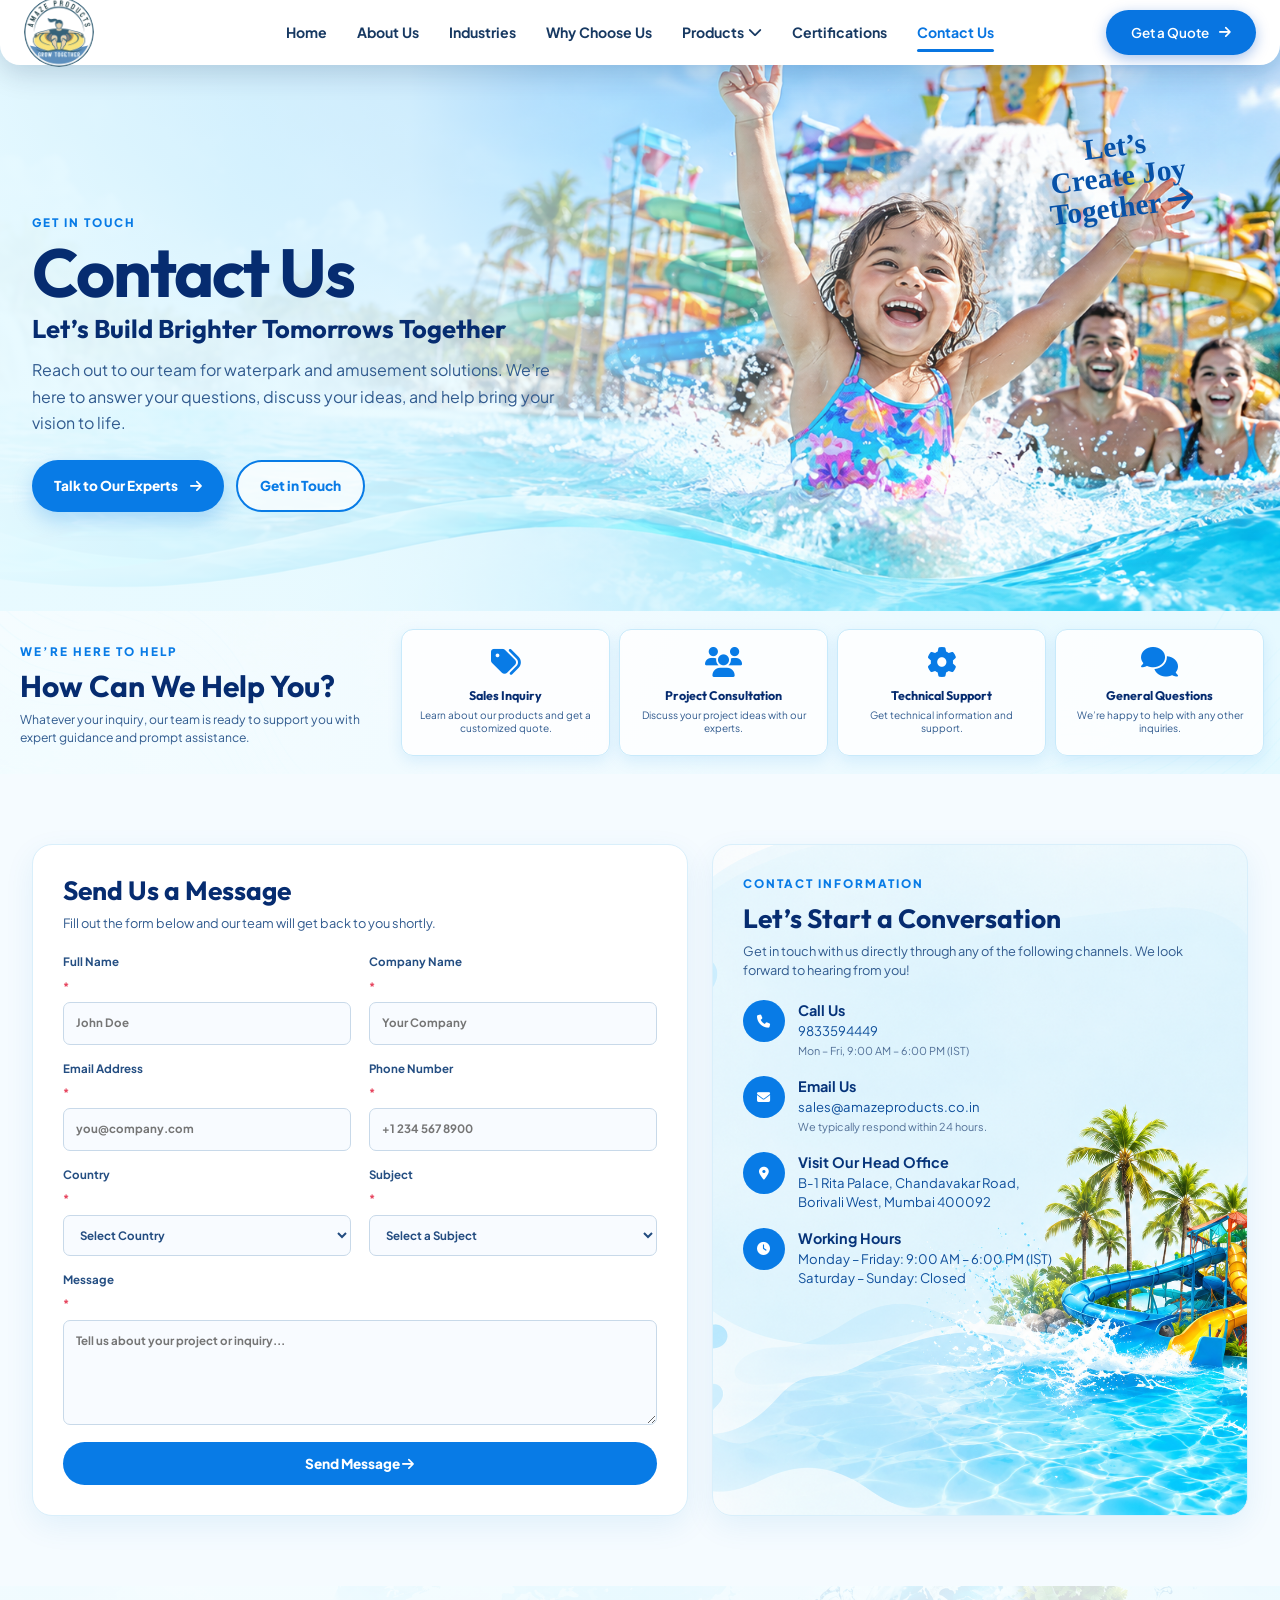
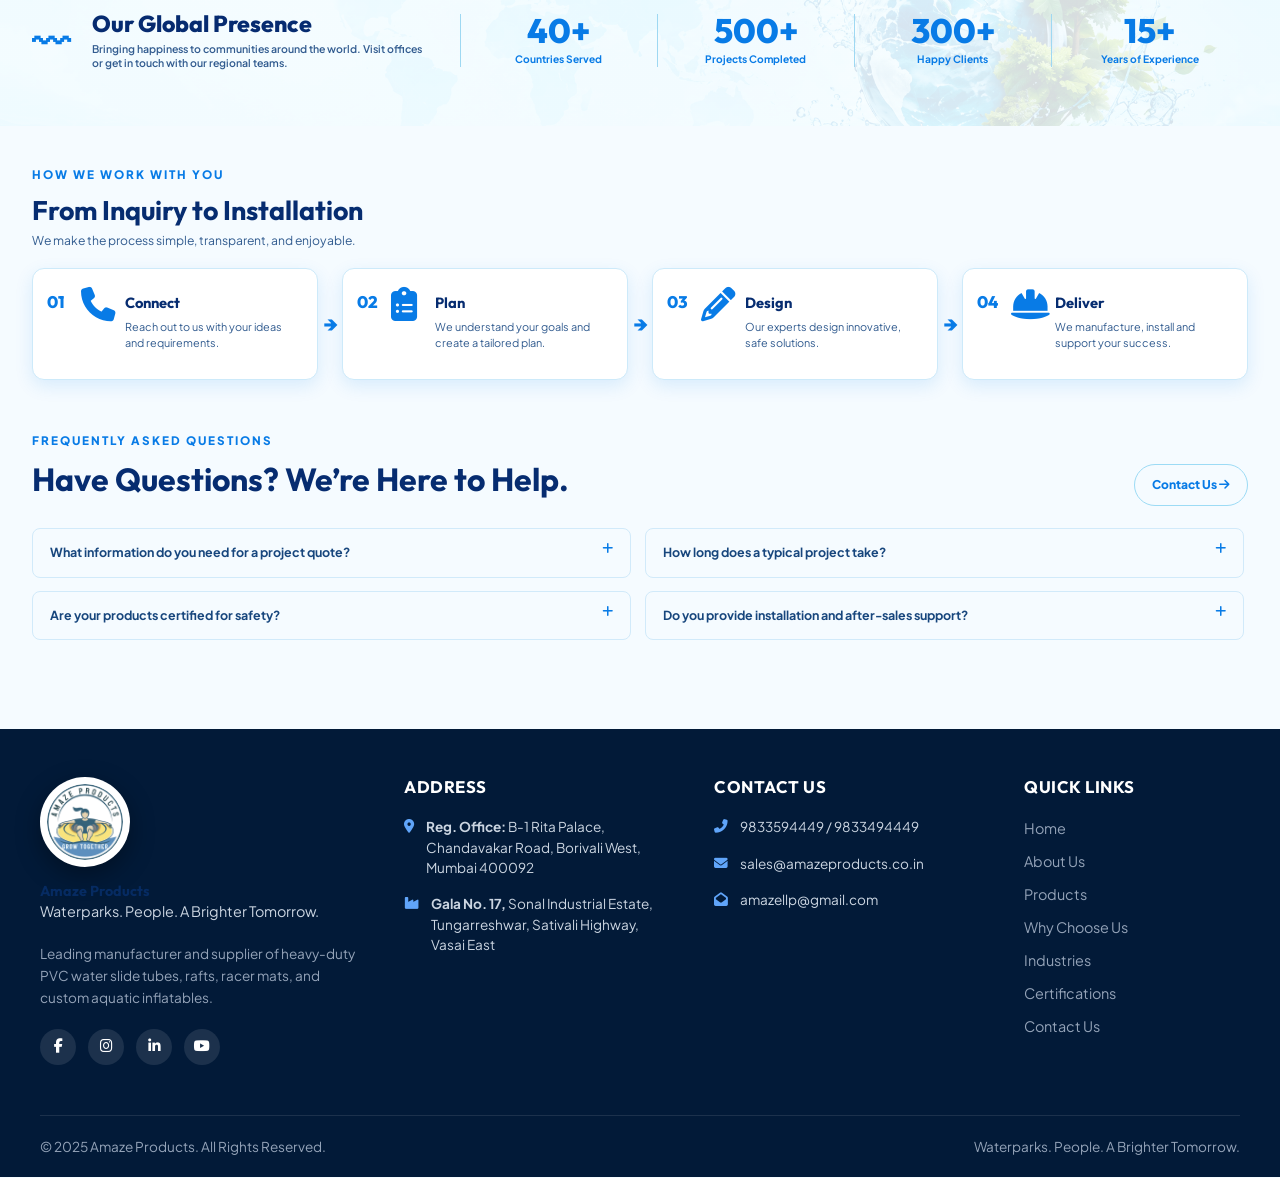
==== contact-us.html @ 61c4ccb4 "Add complete website pages and assets" ====
<!doctype html>
<html lang="en">
<head>
  <meta charset="utf-8">
  <meta name="viewport" content="width=device-width, initial-scale=1">
  <meta name="description" content="Contact Amaze Products for waterpark equipment, custom inflatables, and project support.">
  <title>Contact Us | Amaze Products</title>
  <link rel="preconnect" href="https://fonts.googleapis.com">
  <link rel="preconnect" href="https://fonts.gstatic.com" crossorigin>
  <link href="https://fonts.googleapis.com/css2?family=Outfit:wght@400;500;600;700;800&family=Plus+Jakarta+Sans:wght@400;500;600;700;800&display=swap" rel="stylesheet">
  <link rel="stylesheet" href="https://cdnjs.cloudflare.com/ajax/libs/font-awesome/6.4.0/css/all.min.css">
  <link rel="stylesheet" href="styles.css">
  <link rel="stylesheet" href="contact-us.css">
  <link rel="stylesheet" href="contact-us-overrides.css">
  <script src="site-chrome.js" defer></script>
</head>
<body class="contact-page">
  <header></header>

  <main>
    <section class="contact-hero">
      <div class="contact-shell contact-hero-copy">
        <p class="contact-kicker">Get in touch</p>
        <h1>Contact Us</h1>
        <h2>Let’s Build Brighter Tomorrows Together</h2>
        <p>Reach out to our team for waterpark and amusement solutions. We’re here to answer your questions, discuss your ideas, and help bring your vision to life.</p>
        <div class="contact-hero-actions"><a class="contact-button primary" href="#message">Talk to Our Experts <i class="fas fa-arrow-right"></i></a><a class="contact-button outline" href="#details">Get in Touch</a></div>
      </div>
      <p class="contact-scribble">Let’s<br>Create Joy<br>Together <i class="fas fa-arrow-right"></i></p>
    </section>

    <section class="contact-help">
      <div class="contact-shell help-grid">
        <div class="help-intro"><p class="contact-kicker">We’re here to help</p><h2>How Can We Help You?</h2><p>Whatever your inquiry, our team is ready to support you with expert guidance and prompt assistance.</p></div>
        <article><i class="fas fa-tags"></i><h3>Sales Inquiry</h3><p>Learn about our products and get a customized quote.</p></article>
        <article><i class="fas fa-users"></i><h3>Project Consultation</h3><p>Discuss your project ideas with our experts.</p></article>
        <article><i class="fas fa-gear"></i><h3>Technical Support</h3><p>Get technical information and support.</p></article>
        <article><i class="fas fa-comments"></i><h3>General Questions</h3><p>We’re happy to help with any other inquiries.</p></article>
      </div>
    </section>

    <section class="contact-shell contact-panels" id="details">
      <form class="message-card" id="message">
        <h2>Send Us a Message</h2><p>Fill out the form below and our team will get back to you shortly.</p>
        <div class="form-grid"><label>Full Name <b>*</b><input type="text" placeholder="John Doe" required></label><label>Company Name <b>*</b><input type="text" placeholder="Your Company" required></label><label>Email Address <b>*</b><input type="email" placeholder="you@company.com" required></label><label>Phone Number <b>*</b><input type="tel" placeholder="+1 234 567 8900" required></label><label>Country <b>*</b><select required><option value="">Select Country</option><option>India</option><option>United States</option><option>United Arab Emirates</option></select></label><label>Subject <b>*</b><select required><option value="">Select a Subject</option><option>Sales Inquiry</option><option>Project Consultation</option><option>Technical Support</option></select></label></div>
        <label class="form-message">Message <b>*</b><textarea placeholder="Tell us about your project or inquiry..." required></textarea></label>
        <button type="submit">Send Message <i class="fas fa-arrow-right"></i></button>
      </form>
      <aside class="details-card"><p class="contact-kicker">Contact information</p><h2>Let’s Start a Conversation</h2><p>Get in touch with us directly through any of the following channels. We look forward to hearing from you!</p><div class="detail-list"><a href="tel:9833594449"><i class="fas fa-phone"></i><span><b>Call Us</b>9833594449<br><small>Mon – Fri, 9:00 AM – 6:00 PM (IST)</small></span></a><a href="mailto:sales@amazeproducts.co.in"><i class="fas fa-envelope"></i><span><b>Email Us</b>sales@amazeproducts.co.in<br><small>We typically respond within 24 hours.</small></span></a><div><i class="fas fa-location-dot"></i><span><b>Visit Our Head Office</b>B-1 Rita Palace, Chandavakar Road,<br>Borivali West, Mumbai 400092</span></div><div><i class="fas fa-clock"></i><span><b>Working Hours</b>Monday – Friday: 9:00 AM – 6:00 PM (IST)<br>Saturday – Sunday: Closed</span></div></div></aside>
    </section>

    <section class="contact-presence">
      <div class="contact-shell presence-head"><div><p class="contact-kicker">Our global presence</p><h2>Bringing Happiness to Communities Around the World.</h2></div><div class="presence-stats"><span><b>40+</b>Countries Served</span><span><b>500+</b>Projects Completed</span><span><b>300+</b>Happy Clients</span><span><b>15+</b>Years of Experience</span></div></div>
      <div class="contact-shell location-grid"><article><img src="ChatGPT Image Sep 12, 2026, 01_11_41 PM (8).png" alt="Amaze Products international projects"><h3>Mumbai, India <em>Headquarters</em></h3><p><i class="fas fa-location-dot"></i> Borivali West, Mumbai 400092</p><p><i class="fas fa-phone"></i> 9833594449</p><p><i class="fas fa-envelope"></i> sales@amazeproducts.co.in</p></article><article><img src="ChatGPT Image Sep 12, 2026, 01_11_41 PM (7).png" alt="Waterpark project"><h3>Dubai, UAE</h3><p><i class="fas fa-location-dot"></i> Serving global waterpark projects</p><p><i class="fas fa-phone"></i> 9833494449</p><p><i class="fas fa-envelope"></i> amazellp@gmail.com</p></article><div class="presence-map"><i class="fas fa-globe-americas"></i><p>Creating joyful experiences<br>across the globe.</p></div></div>
    </section>

    <section class="contact-shell process"><p class="contact-kicker">How we work with you</p><h2>From Inquiry to Installation</h2><p class="section-lead">We make the process simple, transparent, and enjoyable.</p><div class="process-grid"><article><b>01</b><i class="fas fa-phone"></i><h3>Connect</h3><p>Reach out to us with your ideas and requirements.</p></article><article><b>02</b><i class="fas fa-clipboard-list"></i><h3>Plan</h3><p>We understand your goals and create a tailored plan.</p></article><article><b>03</b><i class="fas fa-pencil"></i><h3>Design</h3><p>Our experts design innovative, safe solutions.</p></article><article><b>04</b><i class="fas fa-hard-hat"></i><h3>Deliver</h3><p>We manufacture, install and support your success.</p></article></div></section>

    <section class="contact-shell faq"><div class="faq-heading"><div><p class="contact-kicker">Frequently asked questions</p><h2>Have Questions? We’re Here to Help.</h2></div><a href="#message">Contact Us <i class="fas fa-arrow-right"></i></a></div><details><summary>What information do you need for a project quote? <i class="fas fa-plus"></i></summary><p>Tell us about your site, product requirements, expected capacity, and timeline. Our team will guide you from there.</p></details><details><summary>How long does a typical project take? <i class="fas fa-plus"></i></summary><p>Timelines vary by scope and customization. We’ll provide a clear project plan after understanding your requirements.</p></details><details><summary>Are your products certified for safety? <i class="fas fa-plus"></i></summary><p>Yes. We design and manufacture products with quality, safety, and long-term durability in mind.</p></details><details><summary>Do you provide installation and after-sales support? <i class="fas fa-plus"></i></summary><p>Yes. Our team supports your project from planning through installation and beyond.</p></details></section>

    <section class="contact-cta"><div class="contact-shell"><p class="contact-kicker">Ready to start your next water adventure?</p><h2>Let’s Create Something Amazing Together</h2><p>Let’s create amazing experiences together.</p><a class="contact-button primary" href="#message">Schedule a Call <i class="fas fa-arrow-right"></i></a><a class="contact-button outline" href="#message">Request a Proposal</a></div></section>
  </main>

  <footer></footer>
  <button class="scroll-top-btn" id="scrollTopBtn" aria-label="Scroll to top"><i class="fas fa-arrow-up"></i></button>
  <script src="script.js"></script>
</body>
</html>
---- styles.css ----
/* ==========================================================================
   Amaze Products - Home Page Stylesheet
   ========================================================================== */

@import url('https://fonts.googleapis.com/css2?family=Outfit:wght@400;500;600;700;800&family=Plus+Jakarta+Sans:wght@400;500;600;700;800&display=swap');

:root {
  --primary-navy: #03254c;
  --primary-blue: #0066ff;
  --primary-blue-dark: #0052cc;
  --accent-light-blue: #eaf2ff;
  --accent-blue-soft: #d0e2ff;
  --dark-bg: #021a38;
  --text-main: #1e293b;
  --text-muted: #64748b;
  --text-light: #94a3b8;
  --bg-gradient: linear-gradient(135deg, #03254c 0%, #0052cc 100%);
  --card-bg: #ffffff;
  --shadow-sm: 0 4px 6px -1px rgba(0, 0, 0, 0.05), 0 2px 4px -1px rgba(0, 0, 0, 0.03);
  --shadow-md: 0 10px 25px -5px rgba(3, 37, 76, 0.1), 0 8px 10px -6px rgba(3, 37, 76, 0.05);
  --shadow-lg: 0 20px 35px -10px rgba(3, 37, 76, 0.15), 0 10px 15px -5px rgba(3, 37, 76, 0.08);
  --radius-sm: 8px;
  --radius-md: 16px;
  --radius-lg: 24px;
  --radius-pill: 9999px;
  --transition: all 0.3s cubic-bezier(0.4, 0, 0.2, 1);
}

/* Reset & Base Styles */
*, *::before, *::after {
  box-sizing: border-box;
  margin: 0;
  padding: 0;
}

html {
  scroll-behavior: smooth;
  font-size: 16px;
}

body {
  font-family: 'Plus Jakarta Sans', sans-serif;
  color: var(--text-main);
  background-color: #f8fafc;
  line-height: 1.6;
  overflow-x: hidden;
}

h1, h2, h3, h4, h5, h6 {
  font-family: 'Outfit', sans-serif;
  color: var(--primary-navy);
  font-weight: 700;
  line-height: 1.2;
}

a {
  text-decoration: none;
  color: inherit;
  transition: var(--transition);
}

ul {
  list-style: none;
}

img {
  max-width: 100%;
  height: auto;
  display: block;
}

/* Container */
.container {
  width: 100%;
  max-width: 1240px;
  margin: 0 auto;
  padding: 0 20px;
}

/* Section Header Badges */
.section-badge {
  display: inline-block;
  font-family: 'Outfit', sans-serif;
  font-size: 0.85rem;
  font-weight: 700;
  letter-spacing: 1.5px;
  text-transform: uppercase;
  color: var(--primary-blue);
  background-color: var(--accent-light-blue);
  padding: 6px 16px;
  border-radius: var(--radius-pill);
  margin-bottom: 12px;
}

.section-title {
  font-family: 'Outfit', sans-serif;
  font-size: 2.5rem;
  font-weight: 800;
  line-height: 1.15;
  letter-spacing: -0.5px;
  color: var(--primary-navy);
  margin-bottom: 12px;
}

.wave-accent {
  display: flex;
  justify-content: center;
  align-items: center;
  margin: 8px 0 24px 0;
  color: var(--primary-blue);
}

.wave-accent.left {
  justify-content: flex-start;
}

/* Buttons */
.btn {
  display: inline-flex;
  align-items: center;
  justify-content: center;
  gap: 10px;
  font-family: 'Plus Jakarta Sans', sans-serif;
  font-size: 0.95rem;
  font-weight: 600;
  padding: 12px 28px;
  border-radius: var(--radius-pill);
  cursor: pointer;
  border: none;
  transition: var(--transition);
  white-space: nowrap;
}

.btn-primary {
  background-color: var(--primary-blue-dark);
  color: #ffffff;
  box-shadow: 0 4px 14px rgba(0, 82, 204, 0.35);
}

.btn-primary:hover {
  background-color: #0040a3;
  transform: translateY(-2px);
  box-shadow: 0 6px 20px rgba(0, 82, 204, 0.45);
}

.btn-secondary {
  background-color: #ffffff;
  color: var(--primary-navy);
  border: 1px solid #cbd5e1;
}

.btn-secondary:hover {
  background-color: var(--accent-light-blue);
  border-color: var(--primary-blue);
  color: var(--primary-blue-dark);
}

.btn-circle {
  width: 44px;
  height: 44px;
  border-radius: 50%;
  background-color: var(--primary-blue-dark);
  color: #ffffff;
  display: inline-flex;
  align-items: center;
  justify-content: center;
  transition: var(--transition);
}

.btn-circle:hover {
  transform: scale(1.1);
  background-color: var(--primary-blue);
}

/* ==========================================================================
   1. TOP NOTIFICATION BAR
   ========================================================================== */
.top-bar {
  background-color: var(--primary-navy);
  color: #ffffff;
  font-size: 0.85rem;
  padding: 8px 0;
  border-bottom: 1px solid rgba(255, 255, 255, 0.1);
}

.top-bar .container {
  display: flex;
  justify-content: space-between;
  align-items: center;
}

.top-bar-contact {
  display: flex;
  align-items: center;
  gap: 24px;
  flex-wrap: wrap;
}

.top-bar-item {
  display: flex;
  align-items: center;
  gap: 8px;
  color: #e2e8f0;
}

.top-bar-item i {
  color: #60a5fa;
}

.top-bar-item a:hover {
  color: #ffffff;
  text-decoration: underline;
}

.top-bar-social {
  display: flex;
  align-items: center;
  gap: 16px;
}

.top-bar-social a {
  color: #cbd5e1;
  font-size: 0.95rem;
}

.top-bar-social a:hover {
  color: #60a5fa;
  transform: translateY(-2px);
}

/* ==========================================================================
   2. MAIN HEADER NAVIGATION
   ========================================================================== */
.main-header {
  background-color: #ffffff;
  position: sticky;
  top: 0;
  z-index: 1000;
  box-shadow: 0 2px 10px rgba(0, 0, 0, 0.05);
  padding: 12px 0;
  transition: transform 0.35s cubic-bezier(0.4, 0, 0.2, 1), box-shadow 0.35s ease;
}

.main-header.header-hidden {
  transform: translateY(-100%);
  box-shadow: none;
}

.main-header .container {
  display: flex;
  justify-content: space-between;
  align-items: center;
}

.logo-link {
  display: flex;
  align-items: center;
  gap: 12px;
}

.logo-img {
  height: 78px;
  width: auto;
  border-radius: 50%;
  object-fit: contain;
  transition: transform 0.3s ease;
}

.logo-img:hover {
  transform: scale(1.05);
}

.nav-menu {
  display: flex;
  align-items: center;
  gap: 32px;
}

.nav-link {
  font-family: 'Plus Jakarta Sans', sans-serif;
  font-weight: 600;
  font-size: 0.95rem;
  color: var(--text-main);
  padding: 8px 0;
  position: relative;
  display: flex;
  align-items: center;
  gap: 4px;
}

.nav-link.active, .nav-link:hover {
  color: var(--primary-blue-dark);
}

.nav-link.active::after {
  content: '';
  position: absolute;
  bottom: 0;
  left: 0;
  width: 100%;
  height: 3px;
  background-color: var(--primary-blue-dark);
  border-radius: 2px;
}

.mobile-toggle {
  display: none;
  font-size: 1.5rem;
  color: var(--primary-navy);
  cursor: pointer;
}

/* ==========================================================================
   3. HERO BANNER SECTION
   ========================================================================== */
.hero-section {
  position: relative;
  background-color: #041d3d;
  min-height: 580px;
  display: flex;
  align-items: center;
  overflow: visible;
  padding-bottom: 40px;
}

.hero-bottom-wave {
  position: absolute;
  bottom: 0;
  left: 0;
  width: 100%;
  overflow: hidden;
  line-height: 0;
  z-index: 15;
  pointer-events: none;
}

.hero-bottom-wave svg {
  position: relative;
  display: block;
  width: 100%;
  height: 110px;
}

.hero-bg-media {
  position: absolute;
  top: 0;
  left: 0;
  width: 100%;
  height: 100%;
  object-fit: cover;
  opacity: 1;
  filter: brightness(0.95);
}

.hero-overlay {
  position: absolute;
  top: 0;
  left: 0;
  width: 100%;
  height: 100%;
  background: linear-gradient(90deg, rgba(0, 0, 0, 0.45) 0%, rgba(0, 0, 0, 0.2) 60%, rgba(0, 0, 0, 0.05) 100%);
}

.hero-content {
  position: relative;
  z-index: 20;
  display: flex;
  justify-content: space-between;
  align-items: center;
  padding: 60px 0 80px 0;
  width: 100%;
}

.hero-text {
  color: #ffffff;
  margin-left: 0;
  max-width: 620px;
}

.hero-tagline {
  font-family: 'Outfit', sans-serif;
  font-size: 1.1rem;
  font-weight: 700;
  color: #93c5fd;
  margin-bottom: 12px;
  text-transform: uppercase;
  letter-spacing: 1px;
  text-shadow: 0 2px 4px rgba(0, 0, 0, 0.6);
}

.hero-title {
  font-size: 4rem;
  font-weight: 800;
  line-height: 1.05;
  color: #ffffff;
  margin-bottom: 20px;
  letter-spacing: -1px;
  text-shadow: 0 2px 8px rgba(0, 0, 0, 0.6);
}

.hero-title span {
  display: block;
  color: #60a5fa;
}

.hero-desc {
  font-size: 1.1rem;
  color: #f8fafc;
  margin-bottom: 32px;
  max-width: 540px;
  line-height: 1.6;
  text-shadow: 0 2px 6px rgba(0, 0, 0, 0.6);
}

.hero-actions {
  display: flex;
  align-items: center;
  gap: 20px;
  flex-wrap: wrap;
}

.btn-video {
  display: inline-flex;
  align-items: center;
  gap: 12px;
  background: rgba(255, 255, 255, 0.15);
  backdrop-filter: blur(10px);
  color: #ffffff;
  border: 1px solid rgba(255, 255, 255, 0.3);
  padding: 12px 24px;
  border-radius: var(--radius-pill);
  font-weight: 600;
  cursor: pointer;
  transition: var(--transition);
}

.btn-video:hover {
  background: rgba(255, 255, 255, 0.25);
  border-color: #ffffff;
  transform: translateY(-2px);
}

.play-icon-circle {
  width: 32px;
  height: 32px;
  border-radius: 50%;
  background-color: #ffffff;
  color: var(--primary-blue-dark);
  display: flex;
  align-items: center;
  justify-content: center;
  font-size: 0.85rem;
  padding-left: 2px;
}

/* Floating Trust Badge Positioned at Bottom Right Cover Side */
.hero-badge-card {
  position: absolute;
  right: 20px;
  bottom: -35px;
  z-index: 30;
  background: #ffffff;
  backdrop-filter: blur(12px);
  width: 210px;
  height: 210px;
  border-radius: 50%;
  padding: 20px 16px;
  box-shadow: 0 14px 35px rgba(3, 37, 76, 0.22);
  text-align: center;
  border: 4px solid #ffffff;
  animation: float 4s ease-in-out infinite;
  display: flex;
  flex-direction: column;
  align-items: center;
  justify-content: center;
  box-sizing: border-box;
}

@keyframes float {
  0%, 100% { transform: translateY(0); }
  50% { transform: translateY(-10px); }
}

.badge-star-icon {
  width: 44px;
  height: 44px;
  border-radius: 50%;
  background-color: var(--accent-light-blue);
  color: var(--primary-blue-dark);
  display: flex;
  align-items: center;
  justify-content: center;
  font-size: 1.3rem;
  margin: 0 auto 8px auto;
  flex-shrink: 0;
}

.hero-badge-card h4 {
  font-size: 0.8rem;
  color: var(--text-muted);
  font-weight: 600;
  text-transform: uppercase;
  letter-spacing: 0.5px;
  margin: 0;
}

.hero-badge-card h3 {
  font-size: 1.15rem;
  color: var(--primary-navy);
  font-weight: 800;
  margin: 3px 0 6px 0;
  line-height: 1.25;
  max-width: 160px;
}

/* ==========================================================================
   4. STATS COUNTER BANNER
   ========================================================================== */
.stats-banner-wrapper {
  margin-top: -50px;
  position: relative;
  z-index: 20;
}

.stats-banner-card {
  background-color: #ffffff;
  border-radius: var(--radius-lg);
  box-shadow: var(--shadow-lg);
  padding: 30px 40px;
  display: grid;
  grid-template-columns: repeat(4, 1fr);
  gap: 20px;
  border: 1px solid rgba(0, 102, 255, 0.08);
}

.stat-item {
  display: flex;
  align-items: center;
  gap: 16px;
}

.stat-item:not(:last-child) {
  border-right: 1px solid #f1f5f9;
  padding-right: 20px;
}

.stat-icon {
  width: 56px;
  height: 56px;
  border-radius: 50%;
  border: 2px solid var(--accent-blue-soft);
  color: var(--primary-blue-dark);
  display: flex;
  align-items: center;
  justify-content: center;
  font-size: 1.4rem;
  flex-shrink: 0;
}

.stat-number {
  font-size: 2rem;
  font-weight: 800;
  color: var(--primary-navy);
  line-height: 1;
}

.stat-label {
  font-size: 0.85rem;
  font-weight: 600;
  color: var(--text-muted);
  margin-top: 4px;
}

/* ==========================================================================
   5. OUR PRODUCTS SECTION
   ========================================================================== */
.products-section {
  padding: 90px 0;
  background-color: #ffffff;
  position: relative;
}

.products-header {
  text-align: center;
  max-width: 600px;
  margin: 0 auto 40px auto;
}

.slider-container {
  position: relative;
  padding: 0 50px;
}

.products-slider {
  display: flex;
  gap: 24px;
  overflow-x: auto;
  scroll-behavior: smooth;
  padding: 20px 5px 30px 5px;
  scrollbar-width: none;
}

.products-slider::-webkit-scrollbar {
  display: none;
}

.product-card {
  flex: 0 0 calc(20% - 20px);
  min-width: 220px;
  background-color: #ffffff;
  border-radius: var(--radius-md);
  box-shadow: var(--shadow-md);
  padding: 24px 20px;
  text-align: center;
  border: 1px solid #f1f5f9;
  transition: var(--transition);
  display: flex;
  flex-direction: column;
  align-items: center;
  justify-content: space-between;
}

.product-card:hover {
  transform: translateY(-8px);
  box-shadow: var(--shadow-lg);
  border-color: var(--accent-blue-soft);
}

.product-img-wrapper {
  height: 150px;
  display: flex;
  align-items: center;
  justify-content: center;
  margin-bottom: 20px;
  width: 100%;
}

.product-img-wrapper img, .product-img-wrapper svg {
  max-height: 100%;
  max-width: 100%;
  object-fit: contain;
  transition: var(--transition);
}

.product-card:hover .product-img-wrapper img,
.product-card:hover .product-img-wrapper svg {
  transform: scale(1.08);
}

.product-title {
  font-size: 1.05rem;
  font-weight: 800;
  color: var(--primary-navy);
  margin-bottom: 8px;
  text-transform: uppercase;
}

.product-desc {
  font-size: 0.85rem;
  color: var(--text-muted);
  margin-bottom: 20px;
  line-height: 1.4;
}

.slider-arrow {
  position: absolute;
  top: 50%;
  transform: translateY(-50%);
  width: 44px;
  height: 44px;
  border-radius: 50%;
  background-color: var(--accent-light-blue);
  color: var(--primary-blue-dark);
  display: flex;
  align-items: center;
  justify-content: center;
  cursor: pointer;
  z-index: 10;
  border: 1px solid var(--accent-blue-soft);
  transition: var(--transition);
  font-size: 1rem;
}

.slider-arrow:hover {
  background-color: var(--primary-blue-dark);
  color: #ffffff;
  border-color: var(--primary-blue-dark);
}

.slider-arrow.prev { left: 0; }
.slider-arrow.next { right: 0; }

.products-cta {
  text-align: center;
  margin-top: 40px;
}

/* ==========================================================================
   5.5 INDUSTRIES SECTION
   ========================================================================== */
.industries-section {
  padding: 90px 0;
  background-color: #f8fafc;
  position: relative;
}

.industries-header {
  display: grid;
  grid-template-columns: 1.2fr 0.8fr;
  align-items: flex-end;
  gap: 40px;
  margin-bottom: 50px;
}

.industries-badge {
  display: inline-flex;
  align-items: center;
  gap: 6px;
  font-family: 'Outfit', sans-serif;
  font-size: 0.85rem;
  font-weight: 700;
  letter-spacing: 1.5px;
  text-transform: uppercase;
  color: var(--primary-blue);
  margin-bottom: 12px;
}

.industries-badge .badge-num {
  color: #ff6b00;
  font-weight: 800;
}

.industries-title {
  font-family: 'Outfit', sans-serif;
  font-size: 2.5rem;
  font-weight: 800;
  color: var(--primary-navy);
  line-height: 1.15;
  letter-spacing: -0.5px;
}

.industries-title .highlight-blue {
  color: #0066ff;
  display: block;
}

.industries-desc-box {
  display: flex;
  justify-content: flex-end;
}

.industries-desc {
  font-size: 1.1rem;
  color: #475569;
  line-height: 1.6;
  max-width: 440px;
}

/* Industries Grid & Cards */
.industries-grid {
  display: grid;
  grid-template-columns: repeat(4, 1fr);
  gap: 24px;
}

.industry-card {
  background: #ffffff;
  border-radius: 20px;
  padding: 16px;
  box-shadow: 0 10px 30px rgba(3, 37, 76, 0.07);
  transition: transform 0.35s cubic-bezier(0.4, 0, 0.2, 1), box-shadow 0.35s cubic-bezier(0.4, 0, 0.2, 1);
  display: flex;
  flex-direction: column;
  border: 1px solid rgba(255, 255, 255, 0.9);
}

.industry-card:hover {
  transform: translateY(-8px);
  box-shadow: 0 20px 40px rgba(0, 82, 204, 0.15);
}

.industry-img-wrapper {
  position: relative;
  width: 100%;
  height: 200px;
  border-radius: 14px;
  overflow: hidden;
  margin-bottom: 20px;
  background-color: #e2e8f0;
}

.industry-img-wrapper img {
  width: 100%;
  height: 100%;
  object-fit: cover;
  transition: transform 0.5s ease;
}

.industry-card:hover .industry-img-wrapper img {
  transform: scale(1.06);
}

/* Number Badges */
.industry-num-badge {
  position: absolute;
  top: 12px;
  left: 12px;
  font-family: 'Outfit', sans-serif;
  font-size: 0.9rem;
  font-weight: 800;
  color: #ffffff;
  padding: 4px 14px;
  border-radius: 8px;
  z-index: 2;
  box-shadow: 0 4px 10px rgba(0, 0, 0, 0.15);
}

.badge-teal { background-color: #00a896; }
.badge-blue { background-color: #0066ff; }
.badge-orange { background-color: #ff6b00; }
.badge-purple { background-color: #8b5cf6; }

/* Card Body & Footer */
.industry-card-body {
  display: flex;
  flex-direction: column;
  flex-grow: 1;
  padding: 4px 6px 6px 6px;
}

.industry-card-title {
  font-family: 'Outfit', sans-serif;
  font-size: 1.15rem;
  font-weight: 800;
  color: var(--primary-navy);
  margin-bottom: 8px;
  text-transform: uppercase;
  letter-spacing: 0.3px;
}

.industry-card-desc {
  font-size: 0.92rem;
  color: #64748b;
  line-height: 1.5;
  margin-bottom: 20px;
  min-height: 44px;
}

.industry-card-footer {
  display: flex;
  justify-content: flex-end;
  align-items: center;
  margin-top: auto;
}

.industry-arrow-btn {
  width: 44px;
  height: 44px;
  border-radius: 50%;
  display: flex;
  align-items: center;
  justify-content: center;
  color: #ffffff;
  font-size: 1rem;
  transition: transform 0.25s ease, filter 0.25s ease;
  box-shadow: 0 4px 12px rgba(0, 0, 0, 0.12);
}

.btn-teal { background-color: #00a896; }
.btn-blue { background-color: #0066ff; }
.btn-orange { background-color: #ff6b00; }
.btn-purple { background-color: #8b5cf6; }

.industry-arrow-btn:hover {
  transform: scale(1.1) translateX(2px);
  filter: brightness(1.1);
}

/* ==========================================================================
   5.8 THE AMAZE STANDARD SECTION (03 / THE AMAZE STANDARD)
   ========================================================================== */
.amaze-standard-section {
  padding: 100px 0;
  background: linear-gradient(180deg, #f4f9ff 0%, #eef6ff 100%);
  position: relative;
  overflow: hidden;
}

.standard-grid {
  display: grid;
  grid-template-columns: 1fr 1fr;
  gap: 60px;
  align-items: center;
}

/* Left Media Wrapper */
.standard-media-wrapper {
  position: relative;
  border-radius: 28px;
  overflow: visible;
}

.standard-img {
  width: 100%;
  height: 480px;
  object-fit: cover;
  border-radius: 28px;
  box-shadow: 0 20px 45px rgba(3, 37, 76, 0.12);
  display: block;
}

/* Overlapping Stat Card */
.standard-stat-card {
  position: absolute;
  bottom: 24px;
  left: 24px;
  background: #ffffff;
  border-radius: 20px;
  padding: 24px 28px;
  box-shadow: 0 16px 40px rgba(3, 37, 76, 0.16);
  max-width: 250px;
  border: 1px solid rgba(0, 102, 255, 0.1);
  z-index: 5;
}

.stat-card-badge {
  display: block;
  font-family: 'Outfit', sans-serif;
  font-size: 0.75rem;
  font-weight: 800;
  letter-spacing: 1px;
  text-transform: uppercase;
  color: #0066ff;
  margin-bottom: 6px;
}

.stat-card-number {
  font-family: 'Outfit', sans-serif;
  font-size: 2.8rem;
  font-weight: 800;
  color: var(--primary-navy);
  line-height: 1;
  margin-bottom: 8px;
  letter-spacing: -1px;
}

.stat-card-desc {
  font-size: 0.8rem;
  color: #64748b;
  line-height: 1.4;
}

/* Right Content */
.standard-badge {
  display: inline-flex;
  align-items: center;
  gap: 6px;
  font-family: 'Outfit', sans-serif;
  font-size: 0.85rem;
  font-weight: 700;
  letter-spacing: 1.5px;
  text-transform: uppercase;
  color: var(--primary-blue);
  margin-bottom: 16px;
}

.standard-badge .badge-num {
  color: #ff6b00;
  font-weight: 800;
}

.standard-title {
  font-family: 'Outfit', sans-serif;
  font-size: 2.5rem;
  font-weight: 800;
  color: var(--primary-navy);
  line-height: 1.15;
  letter-spacing: -0.5px;
  margin-bottom: 18px;
}

.standard-title .highlight-blue {
  color: #0066ff;
}

.standard-desc {
  font-size: 0.98rem;
  color: #475569;
  line-height: 1.6;
  margin-bottom: 36px;
  max-width: 500px;
}

/* 3 Items List */
.standard-list {
  display: flex;
  flex-direction: column;
}

.standard-item {
  display: flex;
  align-items: center;
  gap: 20px;
  padding: 20px 0;
  border-top: 1px solid #e2e8f0;
}

.standard-item:last-child {
  border-bottom: 1px solid #e2e8f0;
}

.item-num {
  font-family: 'Outfit', sans-serif;
  font-size: 0.9rem;
  font-weight: 800;
  color: #0066ff;
  width: 24px;
}

.item-icon-circle {
  width: 52px;
  height: 52px;
  border-radius: 50%;
  background: #ffffff;
  border: 1.5px solid #dbeafe;
  color: #0066ff;
  display: flex;
  align-items: center;
  justify-content: center;
  font-size: 1.2rem;
  box-shadow: 0 4px 14px rgba(0, 102, 255, 0.08);
  flex-shrink: 0;
}

.item-text {
  display: flex;
  flex-direction: column;
  gap: 3px;
}

.item-title {
  font-family: 'Outfit', sans-serif;
  font-size: 0.95rem;
  font-weight: 800;
  color: var(--primary-navy);
  letter-spacing: 0.5px;
  text-transform: uppercase;
}

.item-desc {
  font-size: 0.85rem;
  color: #64748b;
  line-height: 1.45;
}

/* ==========================================================================
   6. WHY CHOOSE US SECTION
   ========================================================================== */
.why-section {
  padding: 90px 0;
  background-color: #ffffff;
  position: relative;
}

.why-header {
  text-align: center;
  max-width: 850px;
  margin: 0 auto 55px auto;
}

.why-badge {
  display: block;
  font-family: 'Outfit', sans-serif;
  font-size: 0.85rem;
  font-weight: 700;
  letter-spacing: 1.5px;
  text-transform: uppercase;
  color: #0066ff;
  margin-bottom: 12px;
}

.why-title {
  font-family: 'Outfit', sans-serif;
  font-size: 2.5rem;
  font-weight: 800;
  color: var(--primary-navy);
  line-height: 1.15;
  letter-spacing: -0.5px;
  margin: 0;
}

.why-grid {
  display: grid;
  grid-template-columns: repeat(4, 1fr);
  gap: 0;
  max-width: 1240px;
  margin: 0 auto;
}

.why-card {
  background: transparent;
  padding: 0 28px;
  border-right: 1px solid rgba(3, 37, 76, 0.15);
  text-align: center;
  display: flex;
  flex-direction: column;
  align-items: center;
  box-shadow: none;
  border-radius: 0;
  transition: transform 0.3s cubic-bezier(0.4, 0, 0.2, 1);
}

.why-card:last-child {
  border-right: none;
}

.why-card:hover {
  transform: translateY(-4px);
}

.why-icon-box {
  width: 72px;
  height: 72px;
  border-radius: 50%;
  background-color: #03254c;
  color: #ffffff;
  display: flex;
  align-items: center;
  justify-content: center;
  margin-bottom: 24px;
  transition: all 0.3s ease;
  box-shadow: 0 6px 16px rgba(3, 37, 76, 0.22);
}

.why-card:hover .why-icon-box {
  background-color: #0052cc;
  transform: scale(1.08);
  box-shadow: 0 8px 20px rgba(0, 82, 204, 0.35);
}

.why-card-title {
  font-family: 'Outfit', sans-serif;
  font-size: 1.15rem;
  font-weight: 800;
  color: #03254c;
  margin-bottom: 14px;
  line-height: 1.3;
}

.why-card-desc {
  font-family: 'Plus Jakarta Sans', sans-serif;
  font-size: 0.9rem;
  color: #334155;
  line-height: 1.6;
  max-width: 270px;
  margin: 0 auto;
}

/* ==========================================================================
   7. ABOUT US SECTION
   ========================================================================== */
.about-section {
  padding: 90px 0;
  background-color: #ffffff;
}

.about-grid {
  display: grid;
  grid-template-columns: 0.9fr 1.1fr;
  gap: 50px;
  align-items: center;
}

.about-gallery {
  display: grid;
  grid-template-columns: repeat(2, 1fr);
  gap: 16px;
}

.about-img-main {
  grid-column: span 2;
  border-radius: var(--radius-md);
  overflow: hidden;
  box-shadow: var(--shadow-md);
  height: 260px;
}

.about-img-main img {
  width: 100%;
  height: 100%;
  object-fit: cover;
}

.about-img-sub {
  border-radius: var(--radius-sm);
  overflow: hidden;
  box-shadow: var(--shadow-sm);
  height: 160px;
}

.about-img-sub img {
  width: 100%;
  height: 100%;
  object-fit: cover;
}

.about-content p {
  color: var(--text-muted);
  font-size: 0.95rem;
  line-height: 1.65;
  margin-bottom: 16px;
}

.about-content .btn {
  margin-top: 12px;
}

/* ==========================================================================
   8. CERTIFICATIONS & MEMBER SECTION
   ========================================================================== */
.cert-section {
  padding: 80px 0;
  background-color: #f8fafc;
}

.cert-grid {
  display: grid;
  grid-template-columns: repeat(2, 1fr);
  gap: 30px;
}

.cert-card {
  background-color: #ffffff;
  border-radius: var(--radius-lg);
  padding: 36px 32px;
  box-shadow: var(--shadow-md);
  display: flex;
  justify-content: space-between;
  align-items: center;
  gap: 24px;
  border: 1px solid #f1f5f9;
  position: relative;
  overflow: hidden;
}

.cert-info {
  flex: 1;
}

.cert-badge {
  font-size: 0.75rem;
  font-weight: 700;
  text-transform: uppercase;
  color: var(--primary-blue);
  letter-spacing: 1px;
  margin-bottom: 8px;
  display: block;
}

.cert-title {
  font-size: 1.4rem;
  font-weight: 800;
  color: var(--primary-navy);
  margin-bottom: 10px;
}

.cert-desc {
  font-size: 0.9rem;
  color: var(--text-muted);
  margin-bottom: 20px;
  line-height: 1.5;
}

.cert-graphic {
  width: 110px;
  height: 110px;
  border-radius: 50%;
  background-color: #ffffff;
  box-shadow: var(--shadow-sm);
  border: 1px solid #e2e8f0;
  display: flex;
  align-items: center;
  justify-content: center;
  flex-shrink: 0;
  padding: 10px;
}

.cert-graphic.ce-mark {
  font-family: Arial, sans-serif;
  font-weight: 900;
  font-size: 2.8rem;
  color: #0f172a;
  letter-spacing: -3px;
}

.cert-graphic.iaapi-badge {
  border: 3px solid #16a34a;
  color: #16a34a;
  font-size: 0.85rem;
  font-weight: 800;
  text-align: center;
  border-radius: 50%;
  line-height: 1.2;
}

/* ==========================================================================
   9. SECONDARY DARK STATS BAR
   ========================================================================== */
.secondary-stats-bar {
  background-color: var(--primary-navy);
  padding: 36px 0;
  color: #ffffff;
}

.secondary-stats-grid {
  display: grid;
  grid-template-columns: repeat(4, 1fr);
  gap: 20px;
}

.sec-stat-item {
  display: flex;
  align-items: center;
  gap: 16px;
  justify-content: center;
}

.sec-stat-icon {
  width: 48px;
  height: 48px;
  border-radius: 50%;
  background: rgba(255, 255, 255, 0.1);
  color: #60a5fa;
  display: flex;
  align-items: center;
  justify-content: center;
  font-size: 1.2rem;
}

.sec-stat-number {
  font-size: 1.5rem;
  font-weight: 800;
  color: #ffffff;
  line-height: 1;
}

.sec-stat-label {
  font-size: 0.8rem;
  color: #cbd5e1;
  margin-top: 2px;
}

/* ==========================================================================
   9.5 REQUEST A QUOTE SECTION
   ========================================================================== */
.quote-section {
  padding: 90px 0;
  background-color: #f8fafc;
  position: relative;
}

.quote-bg-splash {
  display: none;
}

.quote-grid {
  display: grid;
  grid-template-columns: 0.9fr 1.1fr;
  gap: 50px;
  align-items: center;
}

/* Quote Info Left */
.quote-badge {
  display: inline-flex;
  align-items: center;
  gap: 6px;
  font-family: 'Outfit', sans-serif;
  font-size: 0.85rem;
  font-weight: 700;
  letter-spacing: 1.5px;
  text-transform: uppercase;
  color: var(--primary-blue);
  margin-bottom: 16px;
}

.quote-badge .badge-num {
  color: #ff6b00;
  font-weight: 800;
}

.quote-title {
  font-family: 'Outfit', sans-serif;
  font-size: 2.5rem;
  font-weight: 800;
  color: var(--primary-navy);
  line-height: 1.15;
  letter-spacing: -0.5px;
  margin-bottom: 20px;
}

.quote-title .highlight-blue {
  color: #0066ff;
}

.quote-desc {
  font-size: 1.05rem;
  color: #475569;
  line-height: 1.6;
  max-width: 440px;
  margin-bottom: 30px;
}

/* Cart Selected Card */
.selected-products-card {
  background: #ffffff;
  border-radius: 18px;
  padding: 18px 24px;
  display: flex;
  align-items: center;
  gap: 16px;
  box-shadow: 0 12px 30px rgba(3, 37, 76, 0.08);
  border: 1px solid rgba(0, 102, 255, 0.12);
  max-width: 400px;
}

.cart-icon-circle {
  width: 52px;
  height: 52px;
  border-radius: 50%;
  background-color: var(--accent-light-blue);
  border: 2px solid var(--primary-blue);
  color: var(--primary-blue-dark);
  display: flex;
  align-items: center;
  justify-content: center;
  font-size: 1.25rem;
  flex-shrink: 0;
}

.cart-count-title {
  font-family: 'Outfit', sans-serif;
  font-size: 0.95rem;
  font-weight: 800;
  color: var(--primary-navy);
  letter-spacing: 0.5px;
}

.cart-count-title .cart-num {
  font-size: 1.6rem;
  color: var(--primary-blue-dark);
  margin-right: 4px;
}

.cart-subtext {
  font-size: 0.8rem;
  color: #64748b;
  margin-top: 2px;
}

/* Form Card Right */
.quote-form-card {
  background: #ffffff;
  border-radius: 24px;
  padding: 40px;
  box-shadow: 0 20px 50px rgba(3, 37, 76, 0.12);
  border: 1px solid rgba(255, 255, 255, 0.9);
}

.form-row {
  display: grid;
  grid-template-columns: repeat(2, 1fr);
  gap: 24px;
  margin-bottom: 24px;
}

.form-group {
  display: flex;
  flex-direction: column;
  gap: 8px;
}

.form-group.full-width {
  margin-bottom: 28px;
}

.form-group label {
  font-family: 'Outfit', sans-serif;
  font-size: 0.78rem;
  font-weight: 800;
  color: var(--primary-navy);
  letter-spacing: 1px;
  text-transform: uppercase;
}

.form-group input,
.form-group select,
.form-group textarea {
  font-family: 'Plus Jakarta Sans', sans-serif;
  font-size: 0.95rem;
  color: var(--text-main);
  padding: 12px 16px;
  background-color: #f8fafc;
  border: 1px solid #cbd5e1;
  border-radius: 10px;
  outline: none;
  transition: all 0.25s ease;
}

.form-group input:focus,
.form-group select:focus,
.form-group textarea:focus {
  background-color: #ffffff;
  border-color: var(--primary-blue);
  box-shadow: 0 0 0 3px rgba(0, 102, 255, 0.15);
}

.form-footer-row {
  display: flex;
  align-items: center;
  justify-content: space-between;
  gap: 20px;
  flex-wrap: wrap;
}

.btn-quote-submit {
  padding: 14px 32px;
  font-size: 0.95rem;
  font-weight: 700;
  border-radius: var(--radius-pill);
}

.whatsapp-note {
  font-size: 0.85rem;
  color: #64748b;
}

.whatsapp-note a {
  color: #16a34a;
  font-weight: 700;
}

.whatsapp-note a:hover {
  text-decoration: underline;
}

/* ==========================================================================
   10. FOOTER SECTION
   ========================================================================== */
.main-footer {
  background-color: var(--dark-bg);
  color: #cbd5e1;
  padding: 70px 0 0 0;
  font-size: 0.9rem;
}

.footer-grid {
  display: grid;
  grid-template-columns: 1.2fr 1fr 1fr 0.8fr;
  gap: 40px;
  padding-bottom: 50px;
  border-bottom: 1px solid rgba(255, 255, 255, 0.1);
}

.footer-col-title {
  color: #ffffff;
  font-size: 1.05rem;
  font-weight: 700;
  margin-bottom: 20px;
  text-transform: uppercase;
  letter-spacing: 0.5px;
}

.footer-brand {
  margin-bottom: 20px;
}

.footer-logo {
  height: 90px;
  width: 90px;
  margin-bottom: 16px;
  border-radius: 50%;
  object-fit: cover;
  background-color: #ffffff;
  padding: 4px;
  border: 3px solid rgba(255, 255, 255, 0.9);
  box-shadow: 0 8px 24px rgba(0, 0, 0, 0.35);
  transition: transform 0.3s ease;
}

.footer-logo:hover {
  transform: scale(1.08);
}

.footer-desc {
  font-size: 0.85rem;
  color: #94a3b8;
  line-height: 1.6;
  margin-bottom: 20px;
}

.footer-social {
  display: flex;
  gap: 12px;
}

.footer-social a {
  width: 36px;
  height: 36px;
  border-radius: 50%;
  background: rgba(255, 255, 255, 0.1);
  color: #ffffff;
  display: flex;
  align-items: center;
  justify-content: center;
  font-size: 0.9rem;
  transition: var(--transition);
}

.footer-social a:hover {
  background-color: var(--primary-blue);
  transform: translateY(-3px);
}

.footer-info-list {
  display: flex;
  flex-direction: column;
  gap: 16px;
}

.footer-info-item {
  display: flex;
  align-items: flex-start;
  gap: 12px;
  font-size: 0.85rem;
  line-height: 1.5;
}

.footer-info-item i {
  color: #60a5fa;
  margin-top: 3px;
}

.footer-links-list {
  display: flex;
  flex-direction: column;
  gap: 10px;
}

.footer-links-list a {
  color: #94a3b8;
  transition: var(--transition);
}

.footer-links-list a:hover {
  color: #ffffff;
  padding-left: 5px;
}

/* Sub-footer */
.sub-footer {
  padding: 20px 0;
  font-size: 0.85rem;
  color: #94a3b8;
}

.sub-footer .container {
  display: flex;
  justify-content: space-between;
  align-items: center;
}

/* Scroll to top button */
.scroll-top-btn {
  position: fixed;
  bottom: 24px;
  right: 24px;
  width: 44px;
  height: 44px;
  border-radius: 50%;
  background-color: var(--primary-blue-dark);
  color: #ffffff;
  display: flex;
  align-items: center;
  justify-content: center;
  font-size: 1.1rem;
  box-shadow: 0 4px 14px rgba(0, 0, 0, 0.3);
  cursor: pointer;
  z-index: 999;
  opacity: 0;
  visibility: hidden;
  transition: var(--transition);
  border: none;
}

.scroll-top-btn.visible {
  opacity: 1;
  visibility: visible;
}

.scroll-top-btn:hover {
  background-color: var(--primary-blue);
  transform: translateY(-4px);
}

/* Video Modal */
.video-modal {
  position: fixed;
  top: 0;
  left: 0;
  width: 100%;
  height: 100%;
  background-color: rgba(2, 26, 56, 0.9);
  backdrop-filter: blur(8px);
  z-index: 2000;
  display: flex;
  align-items: center;
  justify-content: center;
  opacity: 0;
  pointer-events: none;
  transition: var(--transition);
}

.video-modal.active {
  opacity: 1;
  pointer-events: auto;
}

.modal-content {
  width: 90%;
  max-width: 900px;
  background: #000000;
  border-radius: var(--radius-md);
  overflow: hidden;
  position: relative;
  box-shadow: var(--shadow-lg);
}

.modal-close {
  position: absolute;
  top: 15px;
  right: 20px;
  color: #ffffff;
  font-size: 2rem;
  cursor: pointer;
  z-index: 10;
  transition: var(--transition);
}

.modal-close:hover {
  color: #ef4444;
}

.video-container {
  width: 100%;
  height: 0;
  padding-bottom: 56.25%;
  position: relative;
}

.video-container video {
  position: absolute;
  top: 0;
  left: 0;
  width: 100%;
  height: 100%;
  object-fit: contain;
}

/* Responsive Breakpoints */
@media (max-width: 1024px) {
  .hero-content {
    flex-direction: column;
    align-items: flex-start;
    padding-bottom: 100px;
  }
  .hero-text {
    margin-left: 0;
  }
  .hero-badge-card {
    right: 20px;
    bottom: -25px;
    width: 190px;
    height: 190px;
  }
  .stats-banner-card {
    grid-template-columns: repeat(2, 1fr);
  }
  .stat-item:nth-child(2) {
    border-right: none;
  }
  .why-grid {
    grid-template-columns: repeat(2, 1fr);
    gap: 36px 0;
  }
  .why-card:nth-child(2) {
    border-right: none;
  }
  .why-card:nth-child(1), .why-card:nth-child(2) {
    border-bottom: 1px solid rgba(3, 37, 76, 0.15);
    padding-bottom: 30px;
  }
  .about-grid {
    grid-template-columns: 1fr;
  }
  .footer-grid {
    grid-template-columns: repeat(2, 1fr);
  }
}

@media (max-width: 768px) {
  .top-bar {
    display: none;
  }
  .nav-menu {
    position: fixed;
    top: 80px;
    left: -100%;
    width: 100%;
    height: calc(100vh - 80px);
    background-color: #ffffff;
    flex-direction: column;
    align-items: flex-start;
    padding: 30px;
    transition: var(--transition);
    box-shadow: 0 10px 20px rgba(0, 0, 0, 0.1);
  }
  .nav-menu.active {
    left: 0;
  }
  .mobile-toggle {
    display: block;
  }
  .hero-title {
    font-size: 2.75rem;
  }
  .stats-banner-card {
    grid-template-columns: 1fr;
  }
  .stat-item {
    border-right: none !important;
    padding-right: 0 !important;
  }
  .why-grid {
    grid-template-columns: 1fr;
    gap: 32px;
  }
  .why-card {
    border-right: none !important;
    border-bottom: 1px solid rgba(3, 37, 76, 0.15) !important;
    padding-bottom: 28px;
    padding-left: 10px;
    padding-right: 10px;
  }
  .why-card:last-child {
    border-bottom: none !important;
    padding-bottom: 0;
  }
  .cert-grid {
    grid-template-columns: 1fr;
  }
  .secondary-stats-grid {
    grid-template-columns: repeat(2, 1fr);
    gap: 24px;
  }
  .footer-grid {
    grid-template-columns: 1fr;
  }
  .sub-footer .container {
    flex-direction: column;
    gap: 10px;
    text-align: center;
  }
}

/* ==========================================================================
   12. GET A QUOTE POPUP MODAL STYLING
   ========================================================================== */
.quote-modal-overlay {
  position: fixed;
  top: 0;
  left: 0;
  width: 100%;
  height: 100%;
  background: rgba(3, 37, 76, 0.75);
  backdrop-filter: blur(8px);
  z-index: 9999;
  display: flex;
  align-items: center;
  justify-content: center;
  padding: 20px;
  opacity: 0;
  visibility: hidden;
  transition: opacity 0.3s ease, visibility 0.3s ease;
}

.quote-modal-overlay.active {
  opacity: 1;
  visibility: visible;
}

.quote-modal-card {
  background: #ffffff;
  border-radius: 24px;
  max-width: 680px;
  width: 100%;
  max-height: 90vh;
  overflow-y: auto;
  padding: 36px 40px;
  position: relative;
  box-shadow: 0 25px 60px rgba(0, 0, 0, 0.35);
  transform: translateY(30px) scale(0.95);
  transition: transform 0.35s cubic-bezier(0.34, 1.56, 0.64, 1);
  border: 1px solid rgba(0, 102, 255, 0.15);
}

.quote-modal-overlay.active .quote-modal-card {
  transform: translateY(0) scale(1);
}

.quote-modal-close {
  position: absolute;
  top: 20px;
  right: 24px;
  background: #f1f5f9;
  border: none;
  width: 40px;
  height: 40px;
  border-radius: 50%;
  font-size: 1.5rem;
  color: #64748b;
  cursor: pointer;
  display: flex;
  align-items: center;
  justify-content: center;
  transition: all 0.2s ease;
}

.quote-modal-close:hover {
  background: #e2e8f0;
  color: #0f172a;
  transform: rotate(90deg);
}

.quote-modal-badge {
  display: inline-flex;
  align-items: center;
  gap: 6px;
  font-family: 'Outfit', sans-serif;
  font-size: 0.8rem;
  font-weight: 800;
  letter-spacing: 1.5px;
  text-transform: uppercase;
  color: #0066ff;
  background-color: #eef7ff;
  padding: 5px 14px;
  border-radius: 20px;
  margin-bottom: 12px;
}

.quote-modal-title {
  font-family: 'Outfit', sans-serif;
  font-size: 2rem;
  font-weight: 800;
  color: var(--primary-navy);
  line-height: 1.15;
  margin-bottom: 8px;
}

.quote-modal-subtitle {
  font-size: 0.92rem;
  color: #64748b;
  margin-bottom: 24px;
  line-height: 1.5;
}

.modal-form-row {
  display: grid;
  grid-template-columns: repeat(2, 1fr);
  gap: 18px;
  margin-bottom: 18px;
}

.modal-form-group {
  display: flex;
  flex-direction: column;
  gap: 6px;
}

.modal-form-group.full-width {
  margin-bottom: 24px;
}

.modal-form-group label {
  font-family: 'Outfit', sans-serif;
  font-size: 0.75rem;
  font-weight: 800;
  color: var(--primary-navy);
  letter-spacing: 0.8px;
  text-transform: uppercase;
}

.modal-form-group input,
.modal-form-group select,
.modal--form-group textarea {
  font-family: 'Plus Jakarta Sans', sans-serif;
  font-size: 0.9rem;
  color: var(--text-main);
  padding: 11px 14px;
  background-color: #f8fafc;
  border: 1px solid #cbd5e1;
  border-radius: 10px;
  outline: none;
  transition: all 0.2s ease;
}

.modal-form-group input:focus,
.modal-form-group select:focus,
.modal-form-group textarea:focus {
  background-color: #ffffff;
  border-color: #0066ff;
  box-shadow: 0 0 0 3px rgba(0, 102, 255, 0.15);
}

.modal-form-footer {
  display: flex;
  align-items: center;
  justify-content: space-between;
  gap: 16px;
  flex-wrap: wrap;
}

.btn-modal-submit {
  padding: 12px 28px;
  font-size: 0.9rem;
  font-weight: 700;
}

.modal-whatsapp-note {
  font-size: 0.85rem;
  color: #64748b;
}

.modal-whatsapp-note a {
  color: #16a34a;
  font-weight: 700;
}

.modal-whatsapp-note a:hover {
  text-decoration: underline;
}

@media (max-width: 640px) {
  .modal-form-row {
    grid-template-columns: 1fr;
    gap: 14px;
  }
  .quote-modal-card {
    padding: 24px 20px;
  }
}

/* ========================================================================
   Motion and micro-interactions
   ======================================================================== */
:root {
  --motion-ease: cubic-bezier(.22, .75, .25, 1);
  --motion-duration: .72s;
}

body.motion-ready .animate-on-scroll {
  opacity: 0;
  will-change: opacity, transform;
  transition: opacity var(--motion-duration) var(--motion-ease), transform var(--motion-duration) var(--motion-ease);
}
body.motion-ready .animate-on-scroll.fade-up { transform: translateY(20px); }
body.motion-ready .animate-on-scroll.fade-left { transform: translateX(-24px); }
body.motion-ready .animate-on-scroll.fade-right { transform: translateX(24px); }
body.motion-ready .animate-on-scroll.scale-in { transform: scale(.97); }
body.motion-ready .animate-on-scroll.is-visible {
  opacity: 1;
  transform: none;
  transition-delay: var(--motion-delay, 0ms);
}

.page-ready .hero-tagline { animation: heroEnter .65s var(--motion-ease) .12s both; }
.page-ready .hero-title { animation: heroEnter .75s var(--motion-ease) .22s both; }
.page-ready .hero-desc { animation: heroEnter .7s var(--motion-ease) .34s both; }
.page-ready .hero-actions { animation: heroEnter .7s var(--motion-ease) .46s both; }
.hero-bg-media { animation: heroZoom 11s ease-in-out infinite alternate; }

@keyframes heroEnter {
  from { opacity: 0; transform: translateY(18px); }
  to { opacity: 1; transform: translateY(0); }
}
@keyframes heroZoom {
  from { transform: scale(1); }
  to { transform: scale(1.03); }
}
@keyframes gentleFloat {
  0%, 100% { transform: translateY(0); }
  50% { transform: translateY(-5px); }
}

/* Shared control transitions */
a, button, img, input, select, textarea, .industry-card, .product-card, .cert-card, .why-card, .standard-item {
  transition: transform .3s ease, box-shadow .3s ease, background-color .3s ease, color .3s ease, border-color .3s ease;
}
.btn:hover, .btn-primary:hover {
  transform: translateY(-2px) scale(1.02);
  box-shadow: 0 8px 22px rgba(0, 82, 204, .42);
}
.btn:hover i, .btn-circle:hover i, .industry-arrow-btn:hover i { transform: translateX(4px); }
.btn i, .btn-circle i, .industry-arrow-btn i { transition: transform .3s ease; }
.btn:active { transform: translateY(0) scale(.98); }

.nav-link { position: relative; }
.nav-link::after {
  content: '';
  position: absolute;
  left: 0;
  right: 0;
  bottom: -7px;
  height: 2px;
  border-radius: 2px;
  background: currentColor;
  transform: scaleX(0);
  transform-origin: left;
  transition: transform .3s ease;
}
.nav-link:hover::after, .nav-link.active::after { transform: scaleX(1); }
.main-header.header-scrolled { box-shadow: 0 12px 30px rgba(3,37,76,.25); }

.stat-item { transition: transform .3s ease; }
.stat-item:hover { transform: translateY(-3px); }
.stat-icon { transition: transform .3s ease, box-shadow .3s ease; }
.stat-item:hover .stat-icon { transform: translateY(-3px) scale(1.05); box-shadow: 0 7px 16px rgba(0,102,255,.16); }
.stat-item:hover .stat-number { color: var(--primary-blue); }

.about-img-main:hover { transform: scale(1.02); box-shadow: 0 20px 35px rgba(3,37,76,.18); }
.about-img-sub { transition: transform .3s ease, box-shadow .3s ease; }
.about-img-sub:hover { transform: translateY(-6px) scale(1.03); box-shadow: 0 12px 22px rgba(3,37,76,.16); }
.about-fun-label, .about-quality-label { animation: gentleFloat 4.5s ease-in-out infinite; }

.industry-card:hover { transform: translateY(-8px) scale(1.015); box-shadow: 0 20px 40px rgba(0,82,204,.15); }
.industry-card:hover .industry-img-wrapper img { transform: scale(1.05); }
.industry-num-badge { transition: transform .3s ease; }
.industry-card:hover .industry-num-badge { transform: scale(1.05) rotate(3deg); }

.standard-stat-card { transition: transform .3s ease, box-shadow .3s ease; }
.standard-stat-card:hover { transform: scale(1.03); box-shadow: 0 20px 42px rgba(3,37,76,.22); }
.standard-item:hover { transform: translateX(3px); }
.standard-item:hover .item-icon-circle { transform: scale(1.05); background: #d9efff; box-shadow: 0 8px 18px rgba(0,102,255,.15); }

.why-icon-box { transition: transform .3s ease, box-shadow .3s ease, background-color .3s ease; }
.why-card:hover .why-icon-box { transform: translateY(-5px) scale(1.05); box-shadow: 0 10px 24px rgba(0,102,255,.28); }
.why-card { transition: transform .3s ease; }

.product-card:hover { transform: translateY(-8px); box-shadow: 0 20px 38px rgba(3,37,76,.17); }
.product-card:hover .product-img-wrapper img { transform: scale(1.06); }
.product-card .product-img-wrapper img { transition: transform .35s ease; }
.product-card:hover .btn-circle { transform: scale(1.08); }
.slider-arrow { transition: transform .3s ease, box-shadow .3s ease, background-color .3s ease; }
.slider-arrow:hover { transform: scale(1.08); box-shadow: 0 8px 18px rgba(0,102,255,.2); }

.cert-card:hover { transform: translateY(-5px); box-shadow: 0 18px 34px rgba(3,37,76,.16); border-color: var(--accent-blue-soft); }
.cert-card:hover .cert-graphic { transform: scale(1.04); }
.cert-graphic { transition: transform .3s ease, box-shadow .3s ease; }

.quote-form-card { transition: box-shadow .3s ease; }
.quote-form-card:hover { box-shadow: 0 24px 55px rgba(3,37,76,.18); }
.form-group input:focus, .form-group select:focus, .form-group textarea:focus { transform: translateY(-1px); }

.footer-social a:hover { transform: translateY(-3px) scale(1.08); }
.footer-links-list a { position: relative; width: fit-content; }
.footer-links-list a::after {
  content: '';
  position: absolute;
  left: 0;
  bottom: -2px;
  width: 100%;
  height: 1px;
  background: currentColor;
  transform: scaleX(0);
  transform-origin: left;
  transition: transform .3s ease;
}
.footer-links-list a:hover::after { transform: scaleX(1); }
.scroll-top-btn:hover { transform: translateY(-2px) scale(1.08); box-shadow: 0 8px 20px rgba(0,0,0,.35); }

@media (max-width: 768px) {
  .hero-bg-media { animation-duration: 14s; }
  body.motion-ready .animate-on-scroll.fade-up { transform: translateY(12px); }
  body.motion-ready .animate-on-scroll.fade-left { transform: translateX(-14px); }
  body.motion-ready .animate-on-scroll.fade-right { transform: translateX(14px); }
  .industry-card:hover, .product-card:hover { transform: translateY(-4px) scale(1.01); }
}

@media (prefers-reduced-motion: reduce) {
  *, *::before, *::after {
    animation-duration: .01ms !important;
    animation-iteration-count: 1 !important;
    scroll-behavior: auto !important;
    transition-duration: .01ms !important;
  }
  body.motion-ready .animate-on-scroll { opacity: 1; transform: none; }
}

/* ========================================================================
   Reference composition polish
   ======================================================================== */
:root {
  --primary-navy: #062b62;
  --primary-blue: #08a7ef;
  --primary-blue-dark: #0875e1;
  --accent-light-blue: #e8f7ff;
  --text-main: #173962;
}

body {
  background: #f5fbff;
}

.top-bar {
  background: #06244d;
  padding: 7px 0;
  font-size: .72rem;
}

.top-bar .container { min-height: 26px; }
.top-bar-message { color: #cfe7ff; font-size: .72rem; }
.top-bar-message::before { display: none; }
.top-bar-contact { gap: 18px; }
.top-bar-contact > .top-bar-item:not(.top-bar-message) { display: none; }
.top-bar-social { gap: 13px; }

.main-header {
  position: absolute;
  left: 0;
  top: 0;
  margin: 0;
  width: 100%;
  border-radius: 0 0 20px 20px;
  padding: 13px 24px;
  box-shadow: 0 8px 28px rgba(3, 37, 76, .18);
  transform: none;
}
.main-header.header-hidden { transform: translateY(-120%); }
.main-header .container { padding: 0; max-width: 1240px; justify-content: center; position: relative; }
.main-header .logo-link { position: absolute; left: 0; }
.main-header > .container > .btn { position: absolute; right: 0; }
.logo-img { width: 70px; height: 70px; object-fit: contain; }
.nav-menu { gap: 30px; }
.nav-link { font-size: .88rem; font-weight: 700; color: #173962; }
.nav-link:hover, .nav-link.active { color: #0875e1; }
.main-header > .container > .btn { padding: 12px 25px; font-size: .84rem; }

.hero-section {
  min-height: 610px;
  padding-top: 62px;
  background: #0875e1;
}
.hero-bg-media { filter: brightness(.78) saturate(1.12); }
.hero-overlay { background: linear-gradient(90deg, rgba(0, 38, 95, .72), rgba(0, 84, 174, .18) 75%); }
.hero-content { padding: 84px 0 106px; }
.hero-text { max-width: 640px; }
.hero-tagline {
  font-size: .78rem;
  letter-spacing: 1.8px;
  color: #d4f6ff;
  margin-bottom: 13px;
}
.hero-title {
  font-size: clamp(3.25rem, 4.5vw, 4.35rem);
  font-weight: 800;
  letter-spacing: -.045em;
  line-height: .91;
  margin-bottom: 22px;
  white-space: nowrap;
  text-shadow: 0 3px 12px rgba(0,30,80,.28);
}
.hero-title span {
  color: #53e4fa;
  font-style: italic;
}
.hero-desc { max-width: 460px; font-size: .92rem; line-height: 1.55; margin-bottom: 22px; }
.hero-actions { gap: 12px; }
.hero-actions .btn { font-size: .72rem; padding: 10px 18px; }
.btn-video { font-size: .72rem; padding: 7px 16px 7px 8px; }
.play-icon-circle { width: 28px; height: 28px; }
.hero-badge-card { display: none; }
.hero-bottom-wave svg { height: 94px; }
.hero-features {
  display: flex;
  align-items: center;
  gap: 13px;
  margin-top: 30px;
  color: rgba(255,255,255,.94);
  font-size: .68rem;
  font-weight: 700;
  white-space: nowrap;
}
.hero-features span {
  display: inline-flex;
  align-items: center;
  gap: 7px;
}
.hero-features span + span {
  border-left: 1px solid rgba(255,255,255,.55);
  padding-left: 13px;
}
.hero-features i { color: #d9f8ff; font-size: .78rem; }

.stats-banner-wrapper {
  position: relative;
  z-index: 30;
  max-width: 1240px;
  margin-top: -48px;
  margin-bottom: 8px;
}
.stats-banner-card {
  border-radius: 17px;
  padding: 21px 26px;
  gap: 18px;
  min-height: 96px;
  align-items: center;
  box-shadow: 0 14px 28px rgba(6, 43, 98, .16);
}
.stat-item {
  gap: 13px;
  min-width: 0;
  padding-left: 6px;
}
.stat-item:not(:last-child) {
  border-right: 1px solid #e3edf5;
  padding-right: 22px;
}
.stat-icon {
  width: 52px;
  height: 52px;
  font-size: 1.2rem;
  background: #eff9ff;
  border: 0;
}
.stat-number { font-size: 1.85rem; }
.stat-label {
  font-size: .75rem;
  line-height: 1.25;
  margin-top: 3px;
  white-space: nowrap;
}

.about-section, .why-section, .products-section { background: #fff; }
.about-section {
  padding: 76px 0 86px;
  background:
    linear-gradient(90deg, rgba(255,255,255,.94) 0%, rgba(255,255,255,.86) 48%, rgba(240,250,255,.68) 100%),
    url('baout us background image.png') center center / cover no-repeat;
}
.about-grid { grid-template-columns: 1fr .95fr; gap: 58px; }
.about-content { order: 1; }
.about-gallery { order: 2; }
.about-content p {
  font-size: 1rem;
  line-height: 1.7;
  color: #496684;
  margin-bottom: 18px;
  max-width: 590px;
}
.about-content .section-badge {
  font-size: .78rem;
  padding: 7px 17px;
  margin-bottom: 16px;
}
.about-content .section-title {
  font-size: clamp(2.45rem, 4vw, 3.35rem);
  line-height: 1.12;
  letter-spacing: -.045em;
  margin-bottom: 14px;
}
.about-content .wave-accent { margin: 8px 0 27px; }
.about-content .btn {
  font-size: .92rem;
  padding: 14px 27px;
  margin-top: 8px;
}
.section-title, .industries-title, .standard-title, .why-title, .quote-title { font-size: clamp(2rem, 3.2vw, 2.7rem); color: #073878; }
.section-badge, .industries-badge, .standard-badge, .why-badge, .quote-badge { font-size: .65rem; letter-spacing: 1.4px; }
.about-img-main { height: 260px; border-radius: 18px; }
.about-img-sub { height: 120px; border-radius: 13px; }
.about-gallery {
  position: relative;
  grid-template-columns: repeat(3, 1fr);
  gap: 10px;
  padding: 0 34px 0 0;
  transform: scale(1.04);
  transform-origin: center right;
}
.about-img-main {
  grid-column: 1 / 4;
  height: 260px;
  position: relative;
  background: #dff3ff;
  border-radius: 16px;
}
.about-img-main img { object-fit: cover; }
.about-img-sub {
  height: 145px;
  background: #eaf6fc;
  border-radius: 11px;
  padding: 7px;
  box-shadow: none;
}
.about-img-sub img {
  object-fit: contain;
  width: 100%;
  height: 100%;
}
.about-fun-label, .about-quality-label {
  position: absolute;
  z-index: 2;
  color: #fff;
  background: #13b9ec;
  border: 3px solid rgba(255,255,255,.7);
  box-shadow: 0 8px 18px rgba(0, 102, 180, .2);
  font-family: 'Outfit', sans-serif;
  font-size: .8rem;
  font-weight: 800;
  line-height: 1.05;
  letter-spacing: .5px;
  padding: 13px 10px;
  border-radius: 14px;
  transform: rotate(-5deg);
}
.about-fun-label { left: -18px; top: 38px; }
.about-quality-label {
  right: -2px;
  top: 20px;
  color: #07509c;
  background: #b9edff;
  border-color: #dff8ff;
  transform: none;
  text-align: center;
  padding: 18px 10px 12px;
}
.mini-wave { color: #12aeea; font-size: 1.2rem; margin-top: 9px; letter-spacing: -4px; }

.industries-section {
  padding: 72px 0 82px;
  background:
    linear-gradient(180deg, rgba(245,251,255,.72), rgba(255,255,255,.68)),
    url('INDUSTRIES backgound image.png') center center / cover no-repeat;
}
.industries-header { margin-bottom: 30px; }
.industries-title {
  font-size: clamp(2.45rem, 3.4vw, 3.25rem);
  line-height: 1.08;
}
.industries-desc {
  font-size: .98rem;
  line-height: 1.55;
  color: #31557c;
  max-width: 480px;
}
.industries-grid { gap: 14px; }
.industry-card { padding: 8px; border-radius: 14px; }
.industry-img-wrapper { height: 140px; border-radius: 10px; margin-bottom: 12px; }
.industry-card-title { font-size: 1rem; margin-bottom: 6px; }
.industry-card-desc { font-size: .78rem; line-height: 1.45; min-height: 40px; margin-bottom: 12px; }
.industry-arrow-btn { width: 28px; height: 28px; font-size: .68rem; }

.amaze-standard-section {
  padding: 78px 0;
  background:
    linear-gradient(90deg, rgba(238,249,255,.78), rgba(255,255,255,.72)),
    url('THE AMAZE STANDARD background.png') center center / cover no-repeat;
}
.standard-grid { gap: 58px; }
.standard-img { height: 390px; border-radius: 24px; }
.standard-stat-card { padding: 16px 18px; max-width: 190px; border-radius: 14px; }
.stat-card-badge { font-size: .72rem; }
.stat-card-number { font-size: 2.15rem; }
.stat-card-desc { font-size: .82rem; }
.standard-badge { font-size: .76rem; }
.standard-title {
  font-size: clamp(2.5rem, 3.5vw, 3.35rem);
  line-height: 1.08;
}
.standard-desc {
  font-size: 1rem;
  line-height: 1.65;
  margin-bottom: 23px;
  max-width: 600px;
}
.standard-item { gap: 14px; padding: 16px 0; }
.item-num { font-size: .78rem; }
.item-icon-circle { width: 44px; height: 44px; font-size: 1rem; }
.item-title { font-size: .86rem; margin-bottom: 2px; }
.item-desc { font-size: .78rem; line-height: 1.45; }

.why-section { padding: 74px 0; background: #fff; }
.why-header { margin-bottom: 43px; }
.why-badge { font-size: .76rem; letter-spacing: 1.6px; }
.why-title {
  font-size: clamp(2.5rem, 3.6vw, 3.35rem);
  line-height: 1.12;
  max-width: 900px;
  margin: 0 auto;
}
.why-card { padding: 0 24px; }
.why-icon-box {
  width: 64px;
  height: 64px;
  margin-bottom: 18px;
  background: #0875e1;
  box-shadow: 0 8px 18px rgba(8,117,225,.24);
}
.why-icon-box svg { width: 32px; height: 32px; }
.why-card-title { font-size: 1rem; margin-bottom: 10px; }
.why-card-desc {
  font-size: .82rem;
  line-height: 1.55;
  color: #496684;
  max-width: 290px;
}

.products-section {
  padding: 76px 0;
  background:
    linear-gradient(180deg, rgba(255,255,255,.78), rgba(238,250,255,.72)),
    url('product section background.png') center center / cover no-repeat;
}
.products-header { margin-bottom: 22px; }
.products-header .section-badge { font-size: .78rem; }
.products-header .section-title {
  font-size: clamp(2.45rem, 3.5vw, 3.25rem);
  line-height: 1.1;
}
.product-card { min-width: 190px; padding: 16px 14px; border-radius: 14px; }
.product-img-wrapper { height: 120px; margin-bottom: 13px; }
.product-title { font-size: .92rem; margin-bottom: 6px; }
.product-desc { font-size: .78rem; line-height: 1.45; }
.btn-circle { width: 34px; height: 34px; font-size: .78rem; }
.slider-arrow { width: 44px; height: 44px; font-size: 1rem; }

.cert-section {
  padding: 66px 0;
  background:
    linear-gradient(180deg, rgba(241,250,255,.78), rgba(241,250,255,.72)),
    url('bakcground imagbe.png') center center / cover no-repeat;
}
.cert-grid { gap: 14px; }
.cert-card { border-radius: 15px; padding: 26px; }
.cert-badge { font-size: .78rem; letter-spacing: 1.1px; margin-bottom: 9px; }
.cert-title { font-size: 1.18rem; margin-bottom: 11px; }
.cert-desc {
  font-size: .82rem;
  line-height: 1.55;
  margin-bottom: 16px;
  max-width: 520px;
}
.cert-card .btn { font-size: .78rem; padding: 10px 17px; }
.cert-graphic { width: 88px; height: 88px; }

.quote-section {
  padding: 82px 0;
  background:
    linear-gradient(120deg, rgba(2,102,199,.48), rgba(8,167,239,.30)),
    url('CTA background image.png') center center / cover no-repeat;
  color: #fff;
}
.quote-grid { grid-template-columns: minmax(0, .9fr) minmax(0, 1.1fr); gap: 58px; }
.quote-badge { font-size: .78rem; color: #fff; }
.quote-title, .quote-section .quote-desc { color: #fff; }
.quote-section .quote-title .highlight-blue { color: #d8f7ff; }
.quote-title {
  font-size: clamp(2.5rem, 3.8vw, 3.45rem);
  line-height: 1.08;
}
.quote-desc { font-size: .98rem; line-height: 1.65; max-width: 500px; }
.quote-form-card { border-radius: 20px; padding: 30px; }
.form-row { gap: 14px; margin-bottom: 16px; }
.form-group { gap: 6px; }
.form-group label { font-size: .72rem; }
.form-group input, .form-group select, .form-group textarea {
  padding: 11px 13px;
  font-size: .84rem;
  border-radius: 9px;
}
.btn-quote-submit { font-size: .84rem; }
.whatsapp-note { font-size: .78rem; }

.main-footer { padding-top: 48px; }

@media (max-width: 768px) {
  .main-header { width: 100%; top: 0; border-radius: 0 0 16px 16px; padding: 9px 18px; }
  .logo-img { width: 58px; height: 58px; }
  .main-header .container { justify-content: space-between; }
  .main-header .logo-link, .main-header > .container > .btn { position: static; }
  .nav-menu { top: 72px; height: calc(100vh - 72px); }
  .hero-section { padding-top: 34px; }
  .hero-content { padding: 68px 0 100px; }
  .hero-title { font-size: 3.2rem; }
  .hero-title { white-space: normal; }
  .hero-features { gap: 8px; flex-wrap: wrap; white-space: normal; font-size: .62rem; }
  .hero-features span + span { padding-left: 8px; }
  .stats-banner-wrapper { margin-top: -38px; }
  .stats-banner-card { min-height: 0; }
  .stat-item { padding-left: 0; }
  .stat-label { white-space: normal; }
  .about-grid { grid-template-columns: 1fr; }
  .about-gallery { order: 1; }
  .about-content { order: 2; }
  .about-gallery { padding-right: 24px; }
  .about-gallery { transform: none; }
  .about-img-main { height: 220px; }
  .about-img-sub { height: 125px; }
  .about-fun-label { left: -8px; }
  .about-quality-label { right: -2px; font-size: .65rem; }
  .industries-header { grid-template-columns: 1fr; gap: 12px; }
  .industry-img-wrapper { height: 150px; }
  .standard-grid, .quote-grid { grid-template-columns: 1fr; }
  .standard-img { height: 330px; }
}
---- contact-us.css ----
:root { --contact-blue: #087be6; --contact-navy: #062c70; --contact-text: #315b8f; }
.contact-page { color: var(--contact-text); font-family: 'Plus Jakarta Sans', sans-serif; overflow-x: hidden; }
.contact-page h1,.contact-page h2,.contact-page h3 { color: var(--contact-navy); font-family: Outfit, sans-serif; }
.contact-shell { width: min(1280px, calc(100% - 64px)); margin-inline: auto; }
.contact-kicker { margin: 0 0 9px; color: var(--contact-blue); font-size: .73rem; font-weight: 800; letter-spacing: 2px; text-transform: uppercase; }
.contact-hero { position: relative; min-height: 570px; display: flex; align-items: center; overflow: hidden; background: linear-gradient(90deg,rgba(232,250,255,.97) 0%,rgba(232,250,255,.84) 32%,rgba(232,250,255,.18) 64%,transparent),url('banner about.png') center/cover no-repeat; }
.contact-hero-copy { position: relative; z-index: 1; padding-top: 74px; max-width: 1280px; }
.contact-hero-copy > * { max-width: 530px; }
.contact-hero h1 { margin: 0; font-size: clamp(3.2rem, 5.3vw, 5.5rem); line-height: .92; letter-spacing: -2px; }
.contact-hero h2 { margin: 10px 0 14px; font-size: clamp(1.2rem, 2vw, 1.8rem); line-height: 1.15; }
.contact-hero-copy > p:not(.contact-kicker) { font-size: 1rem; line-height: 1.65; }
.contact-hero-actions { display: flex; flex-wrap: wrap; gap: 12px; margin-top: 24px; }
.contact-button { display: inline-flex; align-items: center; justify-content: center; gap: 12px; padding: 13px 22px; border-radius: 28px; font-size: .85rem; font-weight: 800; text-decoration: none; transition: .25s ease; }
.contact-button.primary { background: var(--contact-blue); color: #fff; box-shadow: 0 8px 20px #087be640; }
.contact-button.outline { border: 2px solid var(--contact-blue); color: var(--contact-blue); background: #ffffffbd; }
.contact-button:hover { transform: translateY(-2px); }
.contact-scribble { position: absolute; right: 7%; top: 90px; color: #0752a8; font: 700 clamp(1.5rem,2.3vw,2.5rem)/1.03 cursive; text-align: center; transform: rotate(-7deg); }
.contact-help { padding: 18px 0; background: linear-gradient(110deg,#f7fdffdc,#e5f9ffdc),url('background image.png') center/cover; }
.help-grid { width: min(1440px, calc(100% - 32px)); display: grid; grid-template-columns: 1.8fr repeat(4,1fr); gap: 9px; align-items: stretch; }
.help-intro { padding: 14px 14px 10px 4px; }.help-intro h2 { margin: 0 0 8px; font-size: clamp(1.5rem,2.35vw,2.25rem); line-height: 1.04; }.help-intro p:last-child { max-width: 420px; margin: 0; font-size: .76rem; line-height: 1.5; }
.help-grid article { min-height: 118px; padding: 17px 11px 13px; border: 1px solid #c8eafb; border-radius: 12px; background: #ffffffd9; text-align: center; box-shadow: 0 5px 15px #087be61c; }.help-grid article i { color: var(--contact-blue); font-size: 1.85rem; }.help-grid article h3 { margin: 9px 0 5px; font-size: .78rem; }.help-grid article p { margin: 0; font-size: .63rem; line-height: 1.35; }
.contact-panels { display: grid; grid-template-columns: 1.1fr .9fr; gap: 24px; padding-block: 70px; }.message-card,.details-card { border: 1px solid #d9effb; border-radius: 20px; padding: 30px; box-shadow: 0 10px 30px #0a75c115; background: #fff; }.message-card h2,.details-card h2 { margin: 0 0 7px; font-size: 1.65rem; }.message-card > p,.details-card > p:not(.contact-kicker) { margin: 0 0 20px; font-size: .8rem; line-height: 1.5; }.form-grid { display: grid; grid-template-columns: repeat(2,1fr); gap: 15px 18px; }.message-card label { display: grid; gap: 6px; color: #244e82; font-size: .72rem; font-weight: 700; }.message-card b { color: #e6445e; }.message-card input,.message-card select,.message-card textarea { width: 100%; padding: 11px 12px; border: 1px solid #c8d9e9; border-radius: 7px; background: #f8fbff; color: #234c80; font: inherit; outline: none; }.message-card input:focus,.message-card select:focus,.message-card textarea:focus { border-color: var(--contact-blue); box-shadow: 0 0 0 3px #087be61a; }.form-message { margin-top: 15px; }.message-card textarea { min-height: 105px; resize: vertical; }.message-card button { width: 100%; margin-top: 17px; padding: 13px; border: 0; border-radius: 26px; background: var(--contact-blue); color: #fff; font: 800 .85rem 'Plus Jakarta Sans',sans-serif; cursor: pointer; }.details-card { background: linear-gradient(145deg,#eefbff,#fff); }.detail-list { display: grid; gap: 17px; }.detail-list > * { display: flex; align-items: flex-start; gap: 13px; color: #0e4e9b; text-decoration: none; font-size: .82rem; line-height: 1.45; }.detail-list i { width: 42px; height: 42px; flex: 0 0 42px; display: grid; place-items: center; border-radius: 50%; background: var(--contact-blue); color: #fff; }.detail-list b { display: block; color: #06347a; font-size: .9rem; }.detail-list small { color: #527097; font-size: .68rem; }
.contact-presence { padding: 58px 0; background: linear-gradient(#f6fdffdf,#f6fdffdf),url('section background.png') center/cover; }.presence-head { display: grid; grid-template-columns: 1fr 1.8fr; align-items: end; gap: 35px; }.presence-head h2 { max-width: 310px; margin: 0; font-size: 1.5rem; line-height: 1.1; }.presence-stats { display: grid; grid-template-columns: repeat(4,1fr); }.presence-stats span { display: grid; gap: 3px; padding: 0 16px; border-left: 1px solid #9ed8f2; color: #087be6; font-size: .68rem; }.presence-stats b { font: 800 2rem Outfit; }.location-grid { display: grid; grid-template-columns: 1fr 1fr 1.25fr; gap: 18px; margin-top: 30px; }.location-grid article { overflow: hidden; border: 1px solid #c7e8fa; border-radius: 13px; background: #fff; box-shadow: 0 8px 20px #087be612; }.location-grid article img { width: 100%; height: 135px; object-fit: cover; }.location-grid article h3,.location-grid article p { margin: 8px 14px; }.location-grid article h3 { font-size: .92rem; }.location-grid article h3 em { margin-left: 4px; padding: 3px 6px; border-radius: 8px; background: #daf4ff; color: #087be6; font: 700 .56rem 'Plus Jakarta Sans'; }.location-grid article p { color: #345f8d; font-size: .69rem; }.location-grid article p i { width: 15px; color: #087be6; }.presence-map { min-height: 260px; display: grid; place-items: center; align-content: center; border-radius: 16px; background: #e8faffb8; color: #087be6; text-align: center; }.presence-map i { font-size: 8rem; opacity: .52; }.presence-map p { margin: -28px 0 0; color: #064b9b; font-weight: 800; font-size: .9rem; }
.process { padding-block: 76px; }.process h2,.faq h2 { margin: 0 0 7px; font-size: 2rem; }.section-lead { margin: 0 0 24px; font-size: .9rem; }.process-grid { display: grid; grid-template-columns: repeat(4,1fr); gap: 15px; }.process-grid article { position: relative; min-height: 154px; padding: 20px 14px 15px 73px; border: 1px solid #d4ebf9; border-radius: 13px; box-shadow: 0 8px 20px #087be610; }.process-grid b { position: absolute; top: 18px; left: 17px; color: #087be6; font: 800 1.1rem Outfit; }.process-grid i { position: absolute; left: 17px; bottom: 23px; color: #087be6; font-size: 1.5rem; }.process-grid h3 { margin: 8px 0; font-size: 1rem; }.process-grid p { margin: 0; font-size: .7rem; line-height: 1.5; }
.faq { padding-bottom: 76px; }.faq-heading { display: flex; align-items: end; justify-content: space-between; gap: 25px; margin-bottom: 22px; }.faq-heading a { padding: 10px 17px; border: 1px solid #9cdbf5; border-radius: 24px; color: #087be6; font-size: .75rem; font-weight: 800; }.faq details { display: inline-block; vertical-align: top; width: calc(50% - 9px); margin: 0 14px 13px 0; padding: 14px 17px; border: 1px solid #d1eafa; border-radius: 8px; }.faq details:nth-of-type(even) { margin-right: 0; }.faq summary { display: flex; justify-content: space-between; gap: 10px; cursor: pointer; color: #17467d; font-size: .78rem; font-weight: 700; list-style: none; }.faq summary::-webkit-details-marker { display: none; }.faq summary i { color: #087be6; }.faq details p { margin: 13px 0 0; color: #527198; font-size: .76rem; line-height: 1.5; }
.contact-cta { padding: 70px 0; color: #fff; background: linear-gradient(90deg,#004f91d9,#004f9180),url('CTA background image.png') center/cover; }.contact-cta h2 { max-width: 520px; margin: 0 0 8px; color: #fff; font-size: clamp(2rem,3.5vw,3.3rem); line-height: 1.06; }.contact-cta > .contact-shell > p:not(.contact-kicker) { margin: 0 0 22px; }.contact-cta .contact-kicker { color: #c6efff; }.contact-cta .outline { margin-left: 10px; border-color: #fff; color: #fff; background: transparent; }
@media (max-width: 900px) { .help-grid { grid-template-columns: 1fr 1fr 1fr; }.help-intro { grid-column: span 3; }.contact-panels,.presence-head { grid-template-columns: 1fr; }.presence-head h2 { max-width: none; }.process-grid { grid-template-columns: 1fr 1fr; }.location-grid { grid-template-columns: 1fr 1fr; }.presence-map { grid-column: span 2; }.contact-hero { min-height: 520px; } }
@media (max-width: 620px) { .contact-shell { width: min(100% - 36px,1280px); }.contact-hero { min-height: 570px; background-position: 61% center; }.contact-hero-copy { padding-top: 80px; }.contact-scribble { display: none; }.help-grid,.form-grid,.process-grid,.location-grid { grid-template-columns: 1fr; }.help-intro,.presence-map { grid-column: auto; }.help-grid article { min-height: 145px; }.contact-panels { padding-block: 42px; }.message-card,.details-card { padding: 23px 18px; }.presence-stats { grid-template-columns: 1fr 1fr; gap: 18px 0; }.presence-stats span:nth-child(odd) { border-left: 0; }.location-grid { gap: 14px; }.faq-heading { align-items: flex-start; flex-direction: column; }.faq details { display: block; width: 100%; margin-right: 0; }.contact-cta { padding: 55px 0; }.contact-cta .outline { margin: 10px 0 0; } }
---- contact-us-overrides.css ----
/* Decorative waterpark artwork for the Contact Information card. */
.contact-page .details-card {
  background: url('cards background.png') center bottom / cover no-repeat;
}

/* Compact global-presence heading and statistics band. */
.contact-page .contact-presence {
  padding: 26px 0 56px;
}

.contact-page .presence-head {
  grid-template-columns: minmax(265px, 1.1fr) minmax(580px, 2.2fr);
  align-items: center;
  gap: 34px;
}

.contact-page .presence-head > div:first-child {
  display: grid;
  grid-template-columns: 48px 1fr;
  column-gap: 12px;
  align-items: center;
}

.contact-page .presence-head .contact-kicker {
  grid-row: span 2;
  margin: 0;
  font-size: 0;
}

.contact-page .presence-head .contact-kicker::before {
  content: '〰';
  color: #087be6;
  font-size: 2.35rem;
  line-height: 1;
}

.contact-page .presence-head h2 {
  max-width: none;
  margin: 0;
  font-size: 0;
  line-height: 1;
}

.contact-page .presence-head h2::before {
  content: 'Our Global Presence';
  display: block;
  color: #062b70;
  font: 800 clamp(1.25rem, 1.8vw, 1.8rem)/1 Outfit, sans-serif;
}

.contact-page .presence-head h2::after {
  content: 'Bringing happiness to communities around the world. Visit offices or get in touch with our regional teams.';
  display: block;
  max-width: 390px;
  margin-top: 7px;
  color: #315b8f;
  font: 600 clamp(.66rem, .82vw, .8rem)/1.35 'Plus Jakarta Sans', sans-serif;
}

.contact-page .presence-stats {
  align-items: center;
}

.contact-page .presence-stats span {
  padding: 0 clamp(13px, 2vw, 28px);
  color: #087be6;
  font-size: clamp(.62rem, .8vw, .8rem);
  font-weight: 700;
  text-align: center;
}

.contact-page .presence-stats b {
  font-size: clamp(1.65rem, 2.65vw, 2.65rem);
  line-height: 1;
}

/* The location-card and globe panel are intentionally omitted from this page. */
.contact-page .location-grid {
  display: none;
}

/* The separate bottom CTA is not needed on the Contact Us page. */
.contact-page .contact-cta {
  display: none;
}

/* Compact four-step process section. */
.contact-page .process {
  padding: 40px 0 52px;
}

.contact-page .process h2 {
  margin-bottom: 5px;
  font-size: clamp(1.45rem, 2.1vw, 2rem);
}

.contact-page .process .section-lead {
  margin-bottom: 18px;
  color: #315b8f;
  font-size: clamp(.72rem, .95vw, .9rem);
}

.contact-page .process-grid {
  gap: 24px;
}

.contact-page .process-grid article {
  min-height: 112px;
  padding: 21px 16px 14px 92px;
  overflow: visible;
  border-color: #cdeafa;
  border-radius: 12px;
  background: #fff;
  box-shadow: 0 6px 18px rgba(8, 123, 230, .12);
}

.contact-page .process-grid article:not(:last-child)::after {
  content: '→';
  position: absolute;
  top: 50%;
  right: -21px;
  z-index: 2;
  color: #087be6;
  font: 800 1.3rem/1 Outfit, sans-serif;
  transform: translateY(-50%);
}

.contact-page .process-grid b {
  top: 22px;
  left: 14px;
  font-size: 1.05rem;
}

.contact-page .process-grid i {
  top: 18px;
  bottom: auto;
  left: 48px;
  color: #087be6;
  font-size: 2.15rem;
}

.contact-page .process-grid h3 {
  margin: 4px 0 7px;
  font-size: .92rem;
}

.contact-page .process-grid p {
  font-size: .68rem;
  line-height: 1.42;
}

@media (max-width: 900px) {
  .contact-page .process-grid { gap: 17px; }
  .contact-page .process-grid article:not(:last-child)::after { display: none; }
}

@media (max-width: 900px) {
  .contact-page .presence-head { grid-template-columns: 1fr; }
}

@media (max-width: 620px) {
  .contact-page .presence-head > div:first-child { grid-template-columns: 38px 1fr; }
  .contact-page .presence-head h2::after { max-width: 100%; }
}
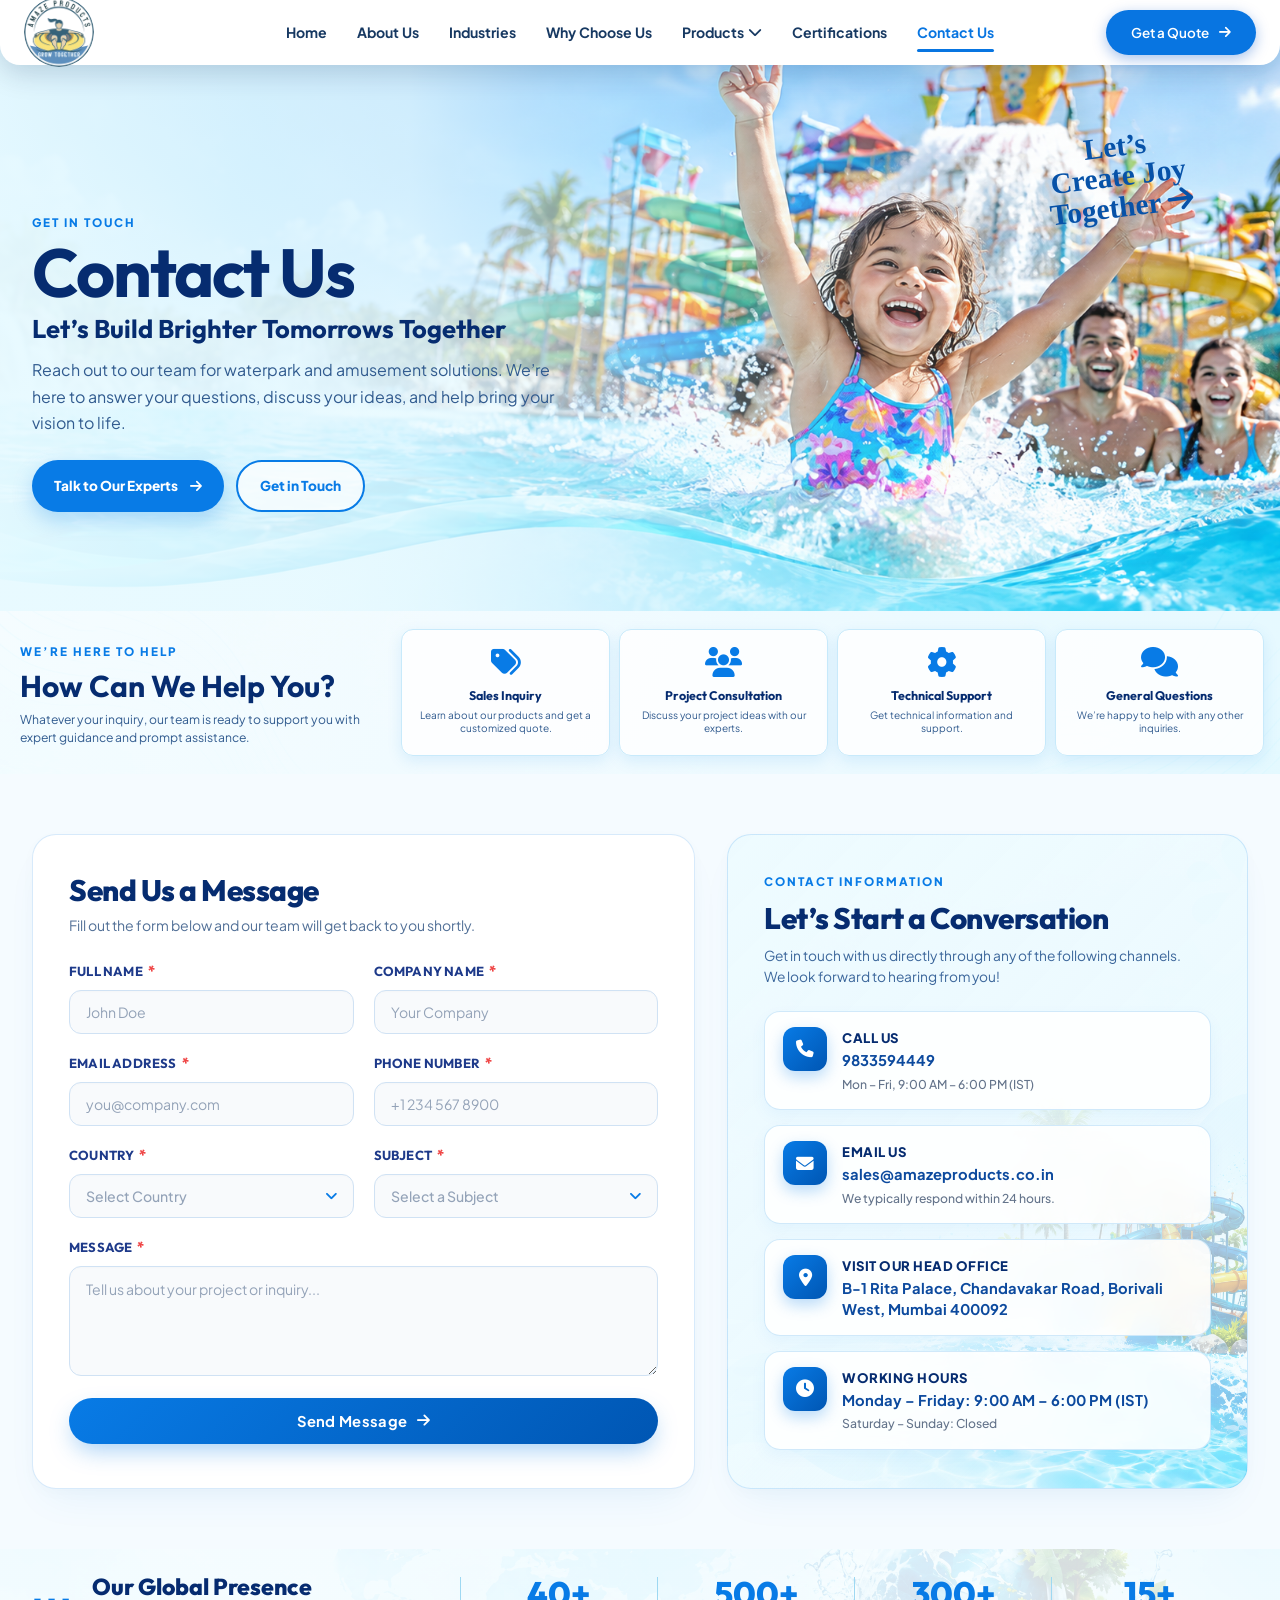
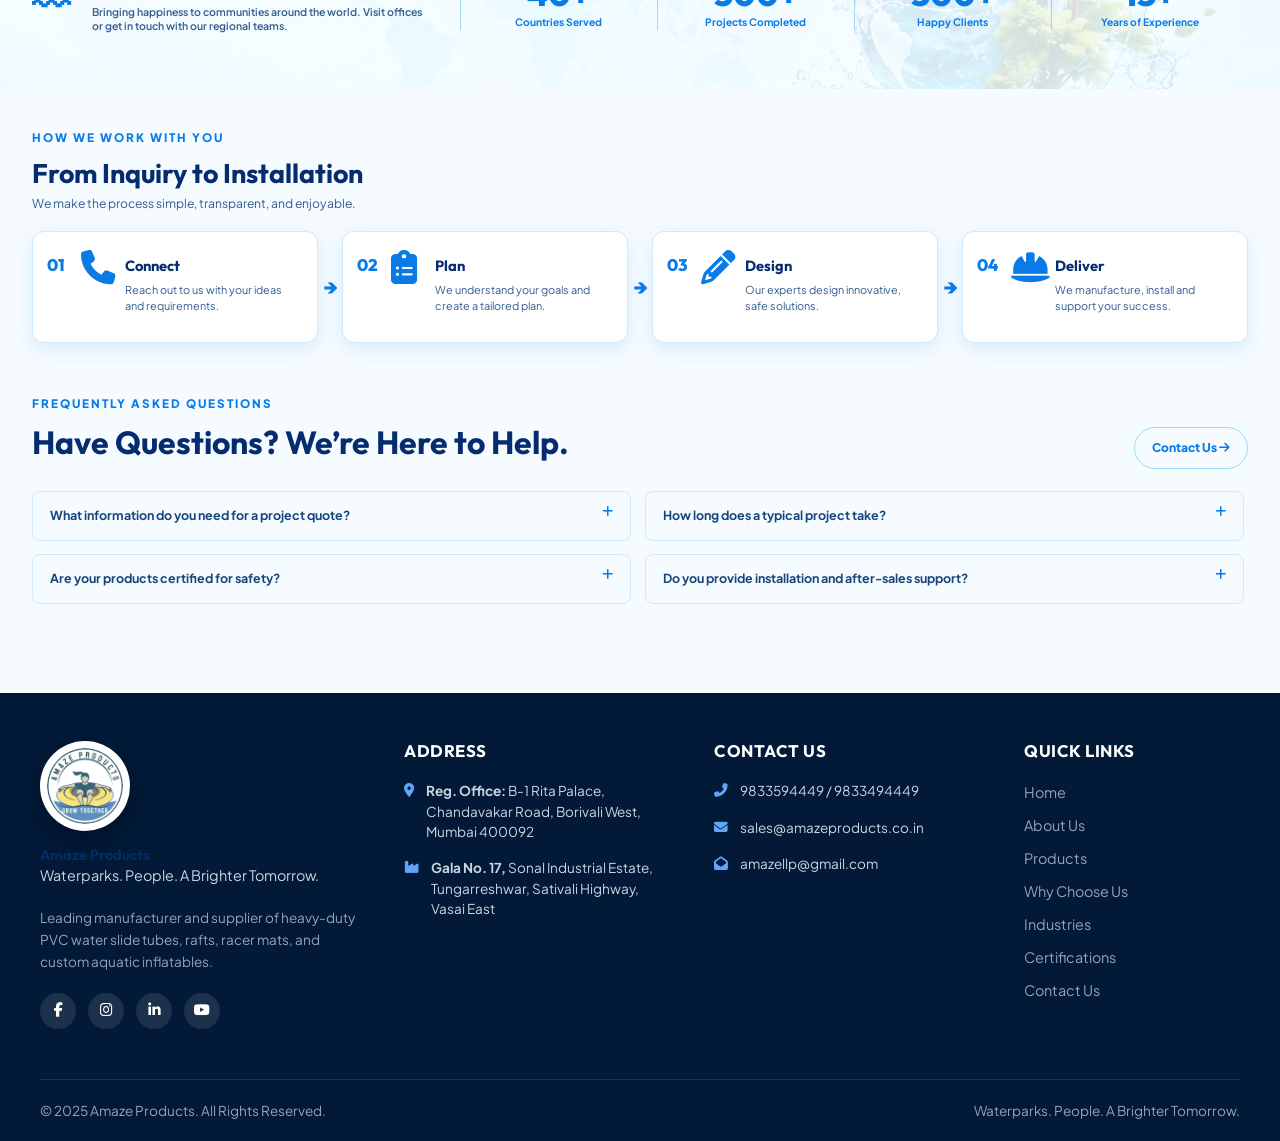
==== commit acaf3890: "Refactor Contact Us form and information card to perfection" ====
--- a/contact-us.html
+++ b/contact-us.html
@@ -41,12 +41,106 @@
 
     <section class="contact-shell contact-panels" id="details">
       <form class="message-card" id="message">
-        <h2>Send Us a Message</h2><p>Fill out the form below and our team will get back to you shortly.</p>
-        <div class="form-grid"><label>Full Name <b>*</b><input type="text" placeholder="John Doe" required></label><label>Company Name <b>*</b><input type="text" placeholder="Your Company" required></label><label>Email Address <b>*</b><input type="email" placeholder="you@company.com" required></label><label>Phone Number <b>*</b><input type="tel" placeholder="+1 234 567 8900" required></label><label>Country <b>*</b><select required><option value="">Select Country</option><option>India</option><option>United States</option><option>United Arab Emirates</option></select></label><label>Subject <b>*</b><select required><option value="">Select a Subject</option><option>Sales Inquiry</option><option>Project Consultation</option><option>Technical Support</option></select></label></div>
-        <label class="form-message">Message <b>*</b><textarea placeholder="Tell us about your project or inquiry..." required></textarea></label>
-        <button type="submit">Send Message <i class="fas fa-arrow-right"></i></button>
+        <div class="message-card-header">
+          <h2>Send Us a Message</h2>
+          <p>Fill out the form below and our team will get back to you shortly.</p>
+        </div>
+        <div class="form-grid">
+          <div class="form-group">
+            <label for="contact-name">Full Name <span class="req">*</span></label>
+            <input type="text" id="contact-name" name="fullName" placeholder="John Doe" required>
+          </div>
+          <div class="form-group">
+            <label for="contact-company">Company Name <span class="req">*</span></label>
+            <input type="text" id="contact-company" name="companyName" placeholder="Your Company" required>
+          </div>
+          <div class="form-group">
+            <label for="contact-email">Email Address <span class="req">*</span></label>
+            <input type="email" id="contact-email" name="email" placeholder="you@company.com" required>
+          </div>
+          <div class="form-group">
+            <label for="contact-phone">Phone Number <span class="req">*</span></label>
+            <input type="tel" id="contact-phone" name="phone" placeholder="+1 234 567 8900" required>
+          </div>
+          <div class="form-group">
+            <label for="contact-country">Country <span class="req">*</span></label>
+            <div class="select-wrapper">
+              <select id="contact-country" name="country" required>
+                <option value="" disabled selected hidden>Select Country</option>
+                <option value="India">India</option>
+                <option value="United States">United States</option>
+                <option value="United Arab Emirates">United Arab Emirates</option>
+                <option value="Saudi Arabia">Saudi Arabia</option>
+                <option value="United Kingdom">United Kingdom</option>
+                <option value="Australia">Australia</option>
+                <option value="Canada">Canada</option>
+                <option value="Other">Other</option>
+              </select>
+            </div>
+          </div>
+          <div class="form-group">
+            <label for="contact-subject">Subject <span class="req">*</span></label>
+            <div class="select-wrapper">
+              <select id="contact-subject" name="subject" required>
+                <option value="" disabled selected hidden>Select a Subject</option>
+                <option value="Sales Inquiry">Sales Inquiry</option>
+                <option value="Project Consultation">Project Consultation</option>
+                <option value="Technical Support">Technical Support</option>
+                <option value="General Questions">General Questions</option>
+              </select>
+            </div>
+          </div>
+        </div>
+        <div class="form-group form-message">
+          <label for="contact-message-input">Message <span class="req">*</span></label>
+          <textarea id="contact-message-input" name="message" placeholder="Tell us about your project or inquiry..." required></textarea>
+        </div>
+        <button type="submit" class="contact-submit-btn">
+          <span>Send Message</span>
+          <i class="fas fa-arrow-right"></i>
+        </button>
+        <div class="form-response-msg" id="formResponseMsg" aria-live="polite"></div>
       </form>
-      <aside class="details-card"><p class="contact-kicker">Contact information</p><h2>Let’s Start a Conversation</h2><p>Get in touch with us directly through any of the following channels. We look forward to hearing from you!</p><div class="detail-list"><a href="tel:9833594449"><i class="fas fa-phone"></i><span><b>Call Us</b>9833594449<br><small>Mon – Fri, 9:00 AM – 6:00 PM (IST)</small></span></a><a href="mailto:sales@amazeproducts.co.in"><i class="fas fa-envelope"></i><span><b>Email Us</b>sales@amazeproducts.co.in<br><small>We typically respond within 24 hours.</small></span></a><div><i class="fas fa-location-dot"></i><span><b>Visit Our Head Office</b>B-1 Rita Palace, Chandavakar Road,<br>Borivali West, Mumbai 400092</span></div><div><i class="fas fa-clock"></i><span><b>Working Hours</b>Monday – Friday: 9:00 AM – 6:00 PM (IST)<br>Saturday – Sunday: Closed</span></div></div></aside>
+      <aside class="details-card">
+        <div class="details-card-content">
+          <p class="contact-kicker">CONTACT INFORMATION</p>
+          <h2>Let’s Start a Conversation</h2>
+          <p class="details-desc">Get in touch with us directly through any of the following channels. We look forward to hearing from you!</p>
+          <div class="detail-list">
+            <a href="tel:9833594449" class="detail-item">
+              <div class="detail-icon"><i class="fas fa-phone"></i></div>
+              <div class="detail-info">
+                <span class="detail-label">Call Us</span>
+                <span class="detail-val">9833594449</span>
+                <small class="detail-sub">Mon – Fri, 9:00 AM – 6:00 PM (IST)</small>
+              </div>
+            </a>
+            <a href="mailto:sales@amazeproducts.co.in" class="detail-item">
+              <div class="detail-icon"><i class="fas fa-envelope"></i></div>
+              <div class="detail-info">
+                <span class="detail-label">Email Us</span>
+                <span class="detail-val">sales@amazeproducts.co.in</span>
+                <small class="detail-sub">We typically respond within 24 hours.</small>
+              </div>
+            </a>
+            <div class="detail-item">
+              <div class="detail-icon"><i class="fas fa-location-dot"></i></div>
+              <div class="detail-info">
+                <span class="detail-label">Visit Our Head Office</span>
+                <span class="detail-val">B-1 Rita Palace, Chandavakar Road, Borivali West, Mumbai 400092</span>
+              </div>
+            </div>
+            <div class="detail-item">
+              <div class="detail-icon"><i class="fas fa-clock"></i></div>
+              <div class="detail-info">
+                <span class="detail-label">Working Hours</span>
+                <span class="detail-val">Monday – Friday: 9:00 AM – 6:00 PM (IST)</span>
+                <small class="detail-sub">Saturday – Sunday: Closed</small>
+              </div>
+            </div>
+          </div>
+        </div>
+      </aside>
     </section>
 
     <section class="contact-presence">
--- a/contact-us.css
+++ b/contact-us.css
@@ -19,7 +19,328 @@
 .help-grid { width: min(1440px, calc(100% - 32px)); display: grid; grid-template-columns: 1.8fr repeat(4,1fr); gap: 9px; align-items: stretch; }
 .help-intro { padding: 14px 14px 10px 4px; }.help-intro h2 { margin: 0 0 8px; font-size: clamp(1.5rem,2.35vw,2.25rem); line-height: 1.04; }.help-intro p:last-child { max-width: 420px; margin: 0; font-size: .76rem; line-height: 1.5; }
 .help-grid article { min-height: 118px; padding: 17px 11px 13px; border: 1px solid #c8eafb; border-radius: 12px; background: #ffffffd9; text-align: center; box-shadow: 0 5px 15px #087be61c; }.help-grid article i { color: var(--contact-blue); font-size: 1.85rem; }.help-grid article h3 { margin: 9px 0 5px; font-size: .78rem; }.help-grid article p { margin: 0; font-size: .63rem; line-height: 1.35; }
-.contact-panels { display: grid; grid-template-columns: 1.1fr .9fr; gap: 24px; padding-block: 70px; }.message-card,.details-card { border: 1px solid #d9effb; border-radius: 20px; padding: 30px; box-shadow: 0 10px 30px #0a75c115; background: #fff; }.message-card h2,.details-card h2 { margin: 0 0 7px; font-size: 1.65rem; }.message-card > p,.details-card > p:not(.contact-kicker) { margin: 0 0 20px; font-size: .8rem; line-height: 1.5; }.form-grid { display: grid; grid-template-columns: repeat(2,1fr); gap: 15px 18px; }.message-card label { display: grid; gap: 6px; color: #244e82; font-size: .72rem; font-weight: 700; }.message-card b { color: #e6445e; }.message-card input,.message-card select,.message-card textarea { width: 100%; padding: 11px 12px; border: 1px solid #c8d9e9; border-radius: 7px; background: #f8fbff; color: #234c80; font: inherit; outline: none; }.message-card input:focus,.message-card select:focus,.message-card textarea:focus { border-color: var(--contact-blue); box-shadow: 0 0 0 3px #087be61a; }.form-message { margin-top: 15px; }.message-card textarea { min-height: 105px; resize: vertical; }.message-card button { width: 100%; margin-top: 17px; padding: 13px; border: 0; border-radius: 26px; background: var(--contact-blue); color: #fff; font: 800 .85rem 'Plus Jakarta Sans',sans-serif; cursor: pointer; }.details-card { background: linear-gradient(145deg,#eefbff,#fff); }.detail-list { display: grid; gap: 17px; }.detail-list > * { display: flex; align-items: flex-start; gap: 13px; color: #0e4e9b; text-decoration: none; font-size: .82rem; line-height: 1.45; }.detail-list i { width: 42px; height: 42px; flex: 0 0 42px; display: grid; place-items: center; border-radius: 50%; background: var(--contact-blue); color: #fff; }.detail-list b { display: block; color: #06347a; font-size: .9rem; }.detail-list small { color: #527097; font-size: .68rem; }
+/* ==========================================
+   Contact Panels & Form Card Styling
+   ========================================== */
+.contact-panels {
+  display: grid;
+  grid-template-columns: 1.12fr 0.88fr;
+  gap: 32px;
+  align-items: stretch;
+  padding-block: 60px;
+}
+
+.message-card,
+.details-card {
+  border: 1px solid rgba(8, 123, 230, 0.16);
+  border-radius: 24px;
+  padding: 38px 36px;
+  box-shadow: 0 20px 40px -15px rgba(8, 123, 230, 0.08), 0 4px 16px rgba(0, 0, 0, 0.02);
+  background: #ffffff;
+  transition: transform 0.3s ease, box-shadow 0.3s ease;
+}
+
+.message-card-header {
+  margin-bottom: 24px;
+}
+
+.message-card-header h2 {
+  margin: 0 0 6px;
+  font-size: 1.85rem;
+  font-weight: 800;
+  color: #062c70;
+  font-family: 'Outfit', sans-serif;
+  letter-spacing: -0.5px;
+}
+
+.message-card-header p {
+  margin: 0;
+  font-size: 0.88rem;
+  color: #527097;
+  line-height: 1.5;
+}
+
+.form-grid {
+  display: grid;
+  grid-template-columns: repeat(2, 1fr);
+  gap: 18px 20px;
+}
+
+.form-group {
+  display: flex;
+  flex-direction: column;
+  gap: 7px;
+}
+
+.form-group label {
+  display: flex;
+  align-items: center;
+  gap: 4px;
+  color: #1e3a8a;
+  font-size: 0.82rem;
+  font-weight: 700;
+  letter-spacing: 0.2px;
+  margin: 0;
+}
+
+.form-group .req {
+  color: #ef4444;
+  font-weight: 800;
+  font-size: 0.9rem;
+  margin-left: 1px;
+}
+
+.form-group input,
+.form-group select,
+.form-group textarea {
+  width: 100%;
+  padding: 12px 16px;
+  border: 1.5px solid #d0e2f4;
+  border-radius: 12px;
+  background: #f8fafc;
+  color: #0f172a;
+  font-family: 'Plus Jakarta Sans', sans-serif;
+  font-size: 0.88rem;
+  font-weight: 500;
+  outline: none;
+  transition: all 0.25s cubic-bezier(0.4, 0, 0.2, 1);
+  box-shadow: inset 0 1px 2px rgba(0, 0, 0, 0.02);
+}
+
+.form-group input::placeholder,
+.form-group textarea::placeholder {
+  color: #94a3b8;
+  font-weight: 400;
+}
+
+.form-group input:focus,
+.form-group select:focus,
+.form-group textarea:focus {
+  border-color: #087be6;
+  background: #ffffff;
+  box-shadow: 0 0 0 4px rgba(8, 123, 230, 0.14), inset 0 1px 2px rgba(0, 0, 0, 0.01);
+}
+
+.select-wrapper {
+  position: relative;
+  width: 100%;
+}
+
+.select-wrapper select {
+  appearance: none;
+  -webkit-appearance: none;
+  cursor: pointer;
+  padding-right: 42px;
+}
+
+.select-wrapper select:invalid,
+.select-wrapper select option[value=""][disabled] {
+  color: #94a3b8;
+}
+
+.select-wrapper::after {
+  content: '\f107';
+  font-family: 'Font Awesome 6 Free';
+  font-weight: 900;
+  position: absolute;
+  right: 16px;
+  top: 50%;
+  transform: translateY(-50%);
+  color: #087be6;
+  font-size: 0.9rem;
+  pointer-events: none;
+  transition: transform 0.25s ease;
+}
+
+.select-wrapper:focus-within::after {
+  transform: translateY(-50%) rotate(180deg);
+}
+
+.form-message {
+  margin-top: 18px;
+}
+
+.form-message textarea {
+  min-height: 110px;
+  resize: vertical;
+  line-height: 1.5;
+}
+
+.contact-submit-btn {
+  width: 100%;
+  margin-top: 22px;
+  padding: 14px 28px;
+  border: 0;
+  border-radius: 50px;
+  background: linear-gradient(135deg, #087be6 0%, #0056b3 100%);
+  color: #ffffff;
+  font-family: 'Plus Jakarta Sans', sans-serif;
+  font-size: 0.92rem;
+  font-weight: 700;
+  letter-spacing: 0.3px;
+  display: flex;
+  align-items: center;
+  justify-content: center;
+  gap: 10px;
+  cursor: pointer;
+  box-shadow: 0 10px 25px -5px rgba(8, 123, 230, 0.38);
+  transition: all 0.3s cubic-bezier(0.4, 0, 0.2, 1);
+}
+
+.contact-submit-btn i {
+  transition: transform 0.25s ease;
+}
+
+.contact-submit-btn:hover {
+  transform: translateY(-2px);
+  box-shadow: 0 14px 30px -5px rgba(8, 123, 230, 0.48);
+  background: linear-gradient(135deg, #0985f9 0%, #0062cc 100%);
+}
+
+.contact-submit-btn:hover i {
+  transform: translateX(5px);
+}
+
+.contact-submit-btn:active {
+  transform: translateY(0);
+  box-shadow: 0 6px 16px -4px rgba(8, 123, 230, 0.35);
+}
+
+.form-response-msg {
+  margin-top: 14px;
+  padding: 12px 16px;
+  border-radius: 10px;
+  font-size: 0.85rem;
+  font-weight: 600;
+  display: none;
+}
+
+.form-response-msg.success {
+  display: block;
+  background: #f0fdf4;
+  color: #166534;
+  border: 1px solid #bbf7d0;
+}
+
+.form-response-msg.error {
+  display: block;
+  background: #fef2f2;
+  color: #991b1b;
+  border: 1px solid #fecaca;
+}
+
+/* Details Card */
+.details-card {
+  position: relative;
+  overflow: hidden;
+  background: linear-gradient(135deg, rgba(238, 251, 255, 0.97) 0%, rgba(238, 251, 255, 0.92) 55%, rgba(238, 251, 255, 0.45) 100%), url('cards background.png') right bottom / cover no-repeat;
+  display: flex;
+  flex-direction: column;
+  justify-content: space-between;
+}
+
+.details-card-content {
+  position: relative;
+  z-index: 2;
+  height: 100%;
+  display: flex;
+  flex-direction: column;
+}
+
+.details-card h2 {
+  margin: 0 0 8px;
+  font-size: 1.85rem;
+  font-weight: 800;
+  color: #062c70;
+  font-family: 'Outfit', sans-serif;
+  letter-spacing: -0.5px;
+}
+
+.details-desc {
+  margin: 0 0 24px;
+  font-size: 0.86rem;
+  color: #3b669b;
+  line-height: 1.55;
+  max-width: 95%;
+}
+
+.detail-list {
+  display: flex;
+  flex-direction: column;
+  gap: 15px;
+}
+
+.detail-item {
+  display: flex;
+  align-items: flex-start;
+  gap: 15px;
+  padding: 15px 18px;
+  border-radius: 16px;
+  background: rgba(255, 255, 255, 0.88);
+  backdrop-filter: blur(12px);
+  -webkit-backdrop-filter: blur(12px);
+  border: 1px solid rgba(200, 230, 250, 0.85);
+  text-decoration: none;
+  box-shadow: 0 6px 16px rgba(8, 123, 230, 0.05);
+  transition: all 0.3s cubic-bezier(0.4, 0, 0.2, 1);
+}
+
+a.detail-item:hover {
+  transform: translateX(4px) translateY(-1px);
+  background: #ffffff;
+  border-color: #087be6;
+  box-shadow: 0 10px 24px rgba(8, 123, 230, 0.15);
+}
+
+.detail-icon {
+  width: 44px;
+  height: 44px;
+  flex: 0 0 44px;
+  border-radius: 12px;
+  background: linear-gradient(135deg, #087be6 0%, #0056b3 100%);
+  color: #ffffff;
+  display: grid;
+  place-items: center;
+  font-size: 1.1rem;
+  box-shadow: 0 6px 15px rgba(8, 123, 230, 0.28);
+  transition: transform 0.3s ease;
+}
+
+.detail-item:hover .detail-icon {
+  transform: scale(1.08);
+}
+
+.detail-info {
+  display: flex;
+  flex-direction: column;
+  gap: 2px;
+  min-width: 0;
+}
+
+.detail-label {
+  color: #062c70;
+  font-size: 0.82rem;
+  font-weight: 800;
+  text-transform: uppercase;
+  letter-spacing: 0.5px;
+}
+
+.detail-val {
+  color: #0c4a9e;
+  font-size: 0.92rem;
+  font-weight: 700;
+  line-height: 1.4;
+  word-break: break-word;
+}
+
+.detail-sub {
+  color: #64748b;
+  font-size: 0.76rem;
+  font-weight: 500;
+  margin-top: 2px;
+}
+
+
 .contact-presence { padding: 58px 0; background: linear-gradient(#f6fdffdf,#f6fdffdf),url('section background.png') center/cover; }.presence-head { display: grid; grid-template-columns: 1fr 1.8fr; align-items: end; gap: 35px; }.presence-head h2 { max-width: 310px; margin: 0; font-size: 1.5rem; line-height: 1.1; }.presence-stats { display: grid; grid-template-columns: repeat(4,1fr); }.presence-stats span { display: grid; gap: 3px; padding: 0 16px; border-left: 1px solid #9ed8f2; color: #087be6; font-size: .68rem; }.presence-stats b { font: 800 2rem Outfit; }.location-grid { display: grid; grid-template-columns: 1fr 1fr 1.25fr; gap: 18px; margin-top: 30px; }.location-grid article { overflow: hidden; border: 1px solid #c7e8fa; border-radius: 13px; background: #fff; box-shadow: 0 8px 20px #087be612; }.location-grid article img { width: 100%; height: 135px; object-fit: cover; }.location-grid article h3,.location-grid article p { margin: 8px 14px; }.location-grid article h3 { font-size: .92rem; }.location-grid article h3 em { margin-left: 4px; padding: 3px 6px; border-radius: 8px; background: #daf4ff; color: #087be6; font: 700 .56rem 'Plus Jakarta Sans'; }.location-grid article p { color: #345f8d; font-size: .69rem; }.location-grid article p i { width: 15px; color: #087be6; }.presence-map { min-height: 260px; display: grid; place-items: center; align-content: center; border-radius: 16px; background: #e8faffb8; color: #087be6; text-align: center; }.presence-map i { font-size: 8rem; opacity: .52; }.presence-map p { margin: -28px 0 0; color: #064b9b; font-weight: 800; font-size: .9rem; }
 .process { padding-block: 76px; }.process h2,.faq h2 { margin: 0 0 7px; font-size: 2rem; }.section-lead { margin: 0 0 24px; font-size: .9rem; }.process-grid { display: grid; grid-template-columns: repeat(4,1fr); gap: 15px; }.process-grid article { position: relative; min-height: 154px; padding: 20px 14px 15px 73px; border: 1px solid #d4ebf9; border-radius: 13px; box-shadow: 0 8px 20px #087be610; }.process-grid b { position: absolute; top: 18px; left: 17px; color: #087be6; font: 800 1.1rem Outfit; }.process-grid i { position: absolute; left: 17px; bottom: 23px; color: #087be6; font-size: 1.5rem; }.process-grid h3 { margin: 8px 0; font-size: 1rem; }.process-grid p { margin: 0; font-size: .7rem; line-height: 1.5; }
 .faq { padding-bottom: 76px; }.faq-heading { display: flex; align-items: end; justify-content: space-between; gap: 25px; margin-bottom: 22px; }.faq-heading a { padding: 10px 17px; border: 1px solid #9cdbf5; border-radius: 24px; color: #087be6; font-size: .75rem; font-weight: 800; }.faq details { display: inline-block; vertical-align: top; width: calc(50% - 9px); margin: 0 14px 13px 0; padding: 14px 17px; border: 1px solid #d1eafa; border-radius: 8px; }.faq details:nth-of-type(even) { margin-right: 0; }.faq summary { display: flex; justify-content: space-between; gap: 10px; cursor: pointer; color: #17467d; font-size: .78rem; font-weight: 700; list-style: none; }.faq summary::-webkit-details-marker { display: none; }.faq summary i { color: #087be6; }.faq details p { margin: 13px 0 0; color: #527198; font-size: .76rem; line-height: 1.5; }
--- a/contact-us-overrides.css
+++ b/contact-us-overrides.css
@@ -1,6 +1,6 @@
-/* Decorative waterpark artwork for the Contact Information card. */
+/* Decorative waterpark artwork for the Contact Information card with smooth gradient overlay. */
 .contact-page .details-card {
-  background: url('cards background.png') center bottom / cover no-repeat;
+  background: linear-gradient(135deg, rgba(238, 251, 255, 0.97) 0%, rgba(238, 251, 255, 0.92) 55%, rgba(238, 251, 255, 0.45) 100%), url('cards background.png') right bottom / cover no-repeat;
 }
 
 /* Compact global-presence heading and statistics band. */
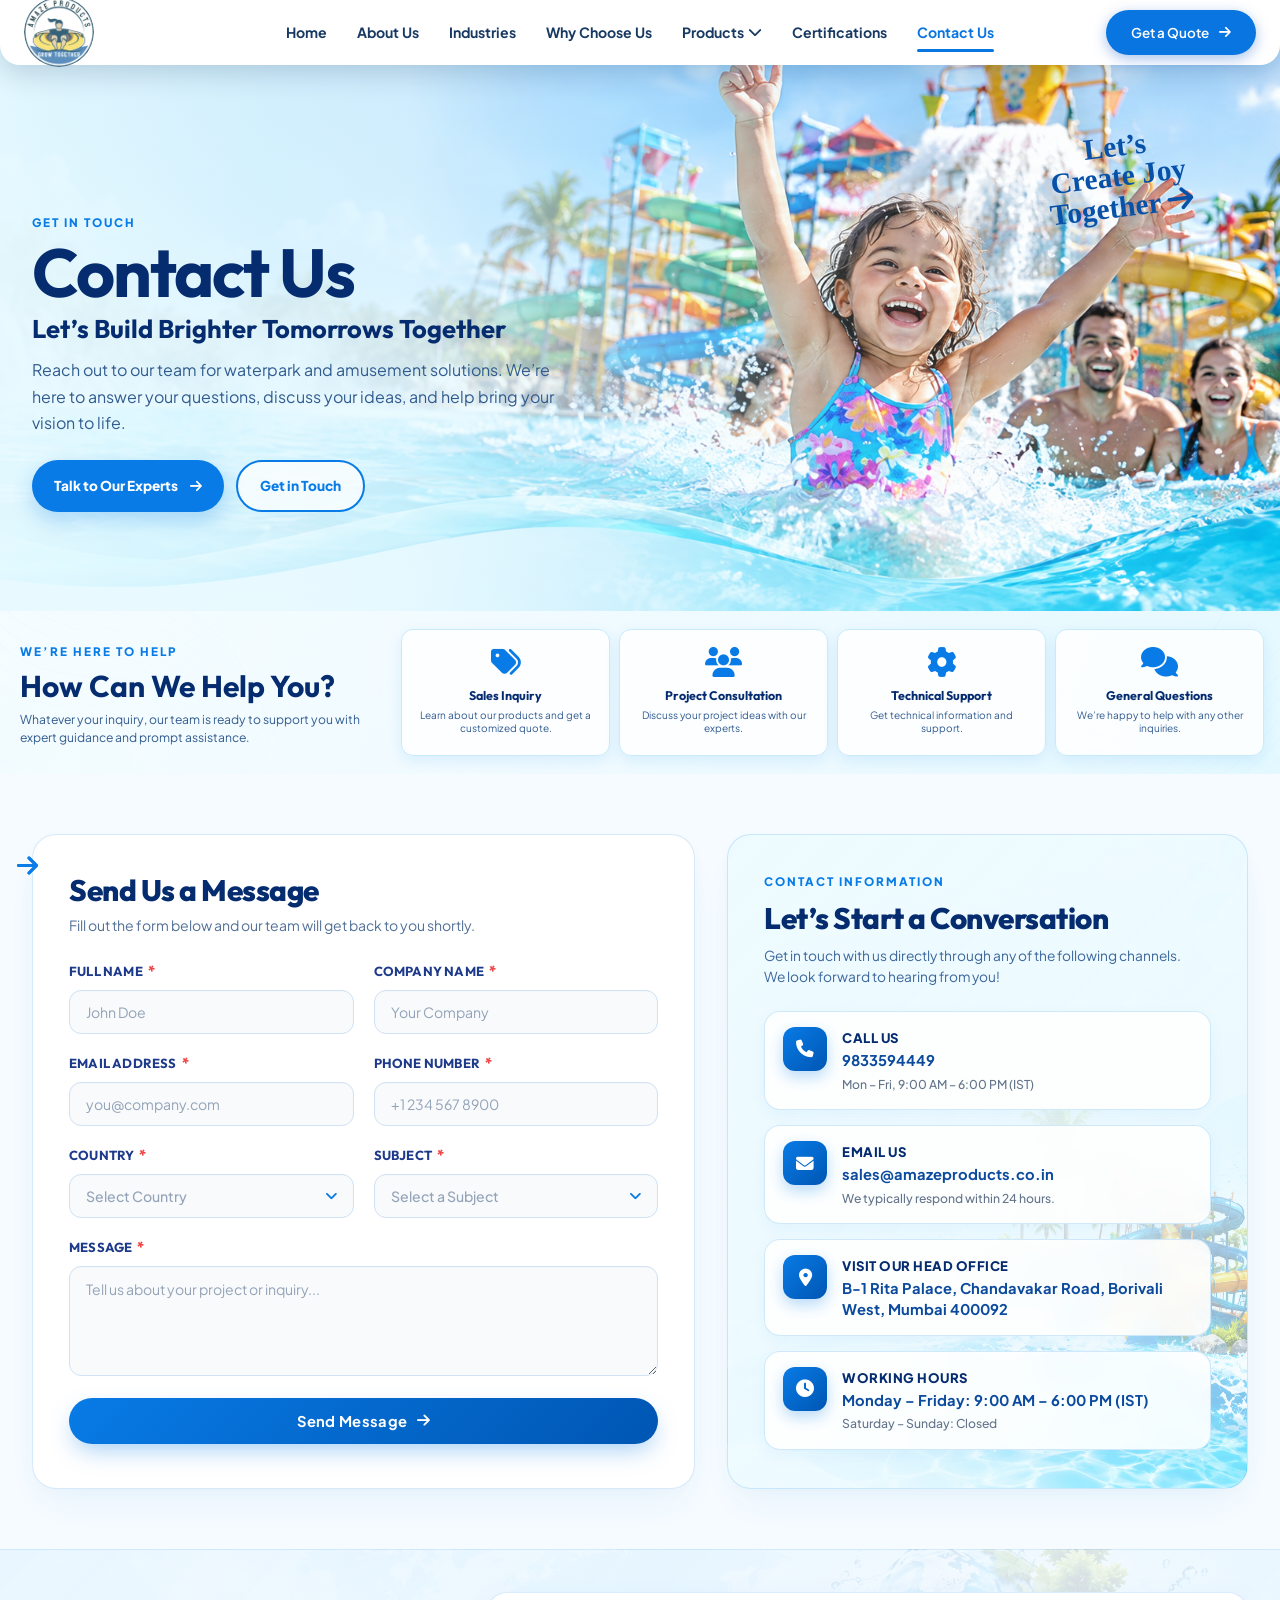
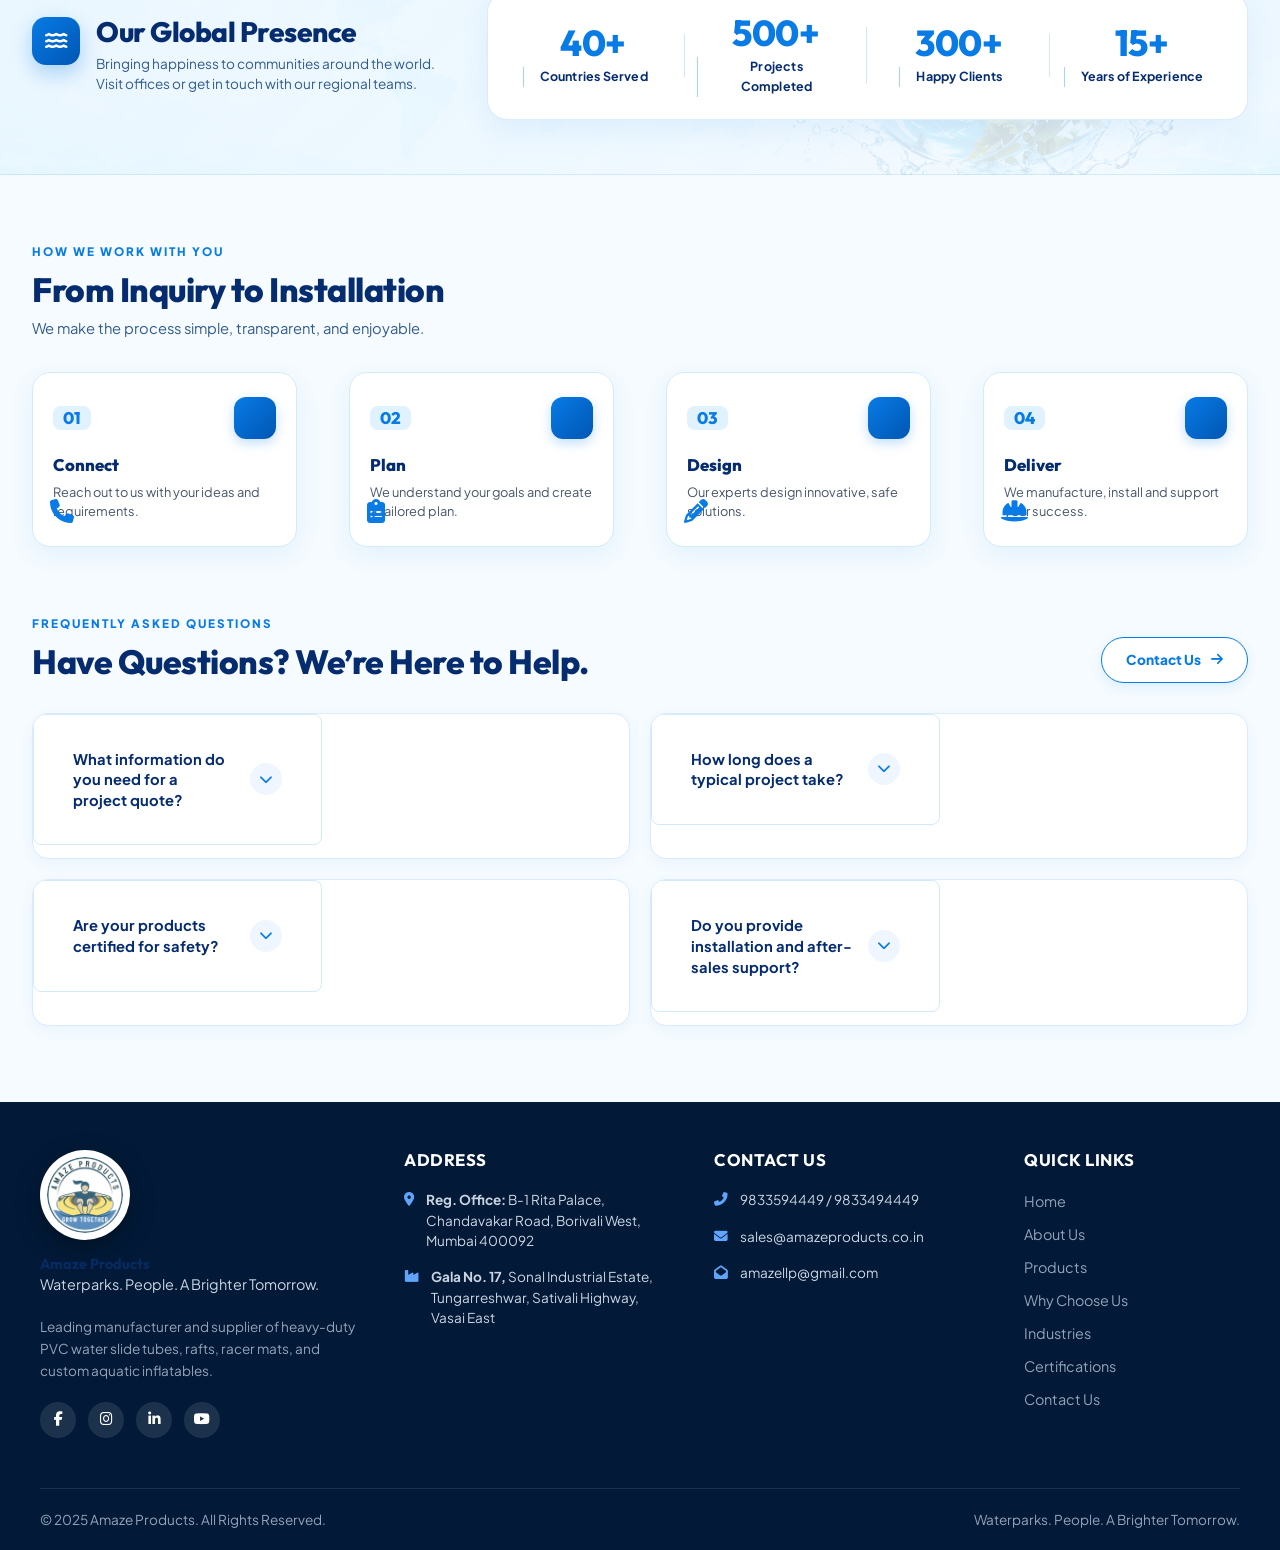
==== commit 513502c4: "Perfect Global Presence, Process Grid, and FAQ accordion sections" ====
--- a/contact-us.html
+++ b/contact-us.html
@@ -143,14 +143,148 @@
       </aside>
     </section>
 
+    <!-- Global Presence & Statistics Band -->
     <section class="contact-presence">
-      <div class="contact-shell presence-head"><div><p class="contact-kicker">Our global presence</p><h2>Bringing Happiness to Communities Around the World.</h2></div><div class="presence-stats"><span><b>40+</b>Countries Served</span><span><b>500+</b>Projects Completed</span><span><b>300+</b>Happy Clients</span><span><b>15+</b>Years of Experience</span></div></div>
-      <div class="contact-shell location-grid"><article><img src="ChatGPT Image Sep 12, 2026, 01_11_41 PM (8).png" alt="Amaze Products international projects"><h3>Mumbai, India <em>Headquarters</em></h3><p><i class="fas fa-location-dot"></i> Borivali West, Mumbai 400092</p><p><i class="fas fa-phone"></i> 9833594449</p><p><i class="fas fa-envelope"></i> sales@amazeproducts.co.in</p></article><article><img src="ChatGPT Image Sep 12, 2026, 01_11_41 PM (7).png" alt="Waterpark project"><h3>Dubai, UAE</h3><p><i class="fas fa-location-dot"></i> Serving global waterpark projects</p><p><i class="fas fa-phone"></i> 9833494449</p><p><i class="fas fa-envelope"></i> amazellp@gmail.com</p></article><div class="presence-map"><i class="fas fa-globe-americas"></i><p>Creating joyful experiences<br>across the globe.</p></div></div>
-    </section>
-
-    <section class="contact-shell process"><p class="contact-kicker">How we work with you</p><h2>From Inquiry to Installation</h2><p class="section-lead">We make the process simple, transparent, and enjoyable.</p><div class="process-grid"><article><b>01</b><i class="fas fa-phone"></i><h3>Connect</h3><p>Reach out to us with your ideas and requirements.</p></article><article><b>02</b><i class="fas fa-clipboard-list"></i><h3>Plan</h3><p>We understand your goals and create a tailored plan.</p></article><article><b>03</b><i class="fas fa-pencil"></i><h3>Design</h3><p>Our experts design innovative, safe solutions.</p></article><article><b>04</b><i class="fas fa-hard-hat"></i><h3>Deliver</h3><p>We manufacture, install and support your success.</p></article></div></section>
-
-    <section class="contact-shell faq"><div class="faq-heading"><div><p class="contact-kicker">Frequently asked questions</p><h2>Have Questions? We’re Here to Help.</h2></div><a href="#message">Contact Us <i class="fas fa-arrow-right"></i></a></div><details><summary>What information do you need for a project quote? <i class="fas fa-plus"></i></summary><p>Tell us about your site, product requirements, expected capacity, and timeline. Our team will guide you from there.</p></details><details><summary>How long does a typical project take? <i class="fas fa-plus"></i></summary><p>Timelines vary by scope and customization. We’ll provide a clear project plan after understanding your requirements.</p></details><details><summary>Are your products certified for safety? <i class="fas fa-plus"></i></summary><p>Yes. We design and manufacture products with quality, safety, and long-term durability in mind.</p></details><details><summary>Do you provide installation and after-sales support? <i class="fas fa-plus"></i></summary><p>Yes. Our team supports your project from planning through installation and beyond.</p></details></section>
+      <div class="contact-shell presence-head">
+        <div class="presence-title-box">
+          <div class="presence-wave-badge"><i class="fas fa-water"></i></div>
+          <div class="presence-titles">
+            <h2>Our Global Presence</h2>
+            <p>Bringing happiness to communities around the world. Visit offices or get in touch with our regional teams.</p>
+          </div>
+        </div>
+        <div class="presence-stats">
+          <div class="stat-card">
+            <b class="stat-number" data-target="40+">40+</b>
+            <span>Countries Served</span>
+          </div>
+          <div class="stat-card">
+            <b class="stat-number" data-target="500+">500+</b>
+            <span>Projects Completed</span>
+          </div>
+          <div class="stat-card">
+            <b class="stat-number" data-target="300+">300+</b>
+            <span>Happy Clients</span>
+          </div>
+          <div class="stat-card">
+            <b class="stat-number" data-target="15+">15+</b>
+            <span>Years of Experience</span>
+          </div>
+        </div>
+      </div>
+    </section>
+
+    <!-- Four-Step Process Section -->
+    <section class="contact-shell process">
+      <div class="process-header">
+        <p class="contact-kicker">HOW WE WORK WITH YOU</p>
+        <h2>From Inquiry to Installation</h2>
+        <p class="section-lead">We make the process simple, transparent, and enjoyable.</p>
+      </div>
+      <div class="process-grid">
+        <article class="process-card">
+          <div class="process-card-top">
+            <span class="process-step-badge">01</span>
+            <div class="process-icon-box"><i class="fas fa-phone"></i></div>
+          </div>
+          <h3>Connect</h3>
+          <p>Reach out to us with your ideas and requirements.</p>
+        </article>
+        
+        <div class="process-connector" aria-hidden="true"><i class="fas fa-arrow-right"></i></div>
+        
+        <article class="process-card">
+          <div class="process-card-top">
+            <span class="process-step-badge">02</span>
+            <div class="process-icon-box"><i class="fas fa-clipboard-list"></i></div>
+          </div>
+          <h3>Plan</h3>
+          <p>We understand your goals and create a tailored plan.</p>
+        </article>
+        
+        <div class="process-connector" aria-hidden="true"><i class="fas fa-arrow-right"></i></div>
+        
+        <article class="process-card">
+          <div class="process-card-top">
+            <span class="process-step-badge">03</span>
+            <div class="process-icon-box"><i class="fas fa-pencil"></i></div>
+          </div>
+          <h3>Design</h3>
+          <p>Our experts design innovative, safe solutions.</p>
+        </article>
+        
+        <div class="process-connector" aria-hidden="true"><i class="fas fa-arrow-right"></i></div>
+        
+        <article class="process-card">
+          <div class="process-card-top">
+            <span class="process-step-badge">04</span>
+            <div class="process-icon-box"><i class="fas fa-hard-hat"></i></div>
+          </div>
+          <h3>Deliver</h3>
+          <p>We manufacture, install and support your success.</p>
+        </article>
+      </div>
+    </section>
+
+    <!-- Frequently Asked Questions Section -->
+    <section class="contact-shell faq">
+      <div class="faq-heading">
+        <div>
+          <p class="contact-kicker">FREQUENTLY ASKED QUESTIONS</p>
+          <h2>Have Questions? We’re Here to Help.</h2>
+        </div>
+        <a href="#message" class="faq-contact-btn">
+          <span>Contact Us</span>
+          <i class="fas fa-arrow-right"></i>
+        </a>
+      </div>
+      <div class="faq-grid">
+        <div class="faq-card">
+          <details>
+            <summary>
+              <span class="faq-question">What information do you need for a project quote?</span>
+              <span class="faq-icon"><i class="fas fa-chevron-down"></i></span>
+            </summary>
+            <div class="faq-answer">
+              <p>Tell us about your site, product requirements, expected capacity, and timeline. Our team will guide you from there with tailored options and transparent pricing.</p>
+            </div>
+          </details>
+        </div>
+        <div class="faq-card">
+          <details>
+            <summary>
+              <span class="faq-question">How long does a typical project take?</span>
+              <span class="faq-icon"><i class="fas fa-chevron-down"></i></span>
+            </summary>
+            <div class="faq-answer">
+              <p>Timelines vary by scope and customization. We’ll provide a clear project schedule with milestones after understanding your exact project requirements.</p>
+            </div>
+          </details>
+        </div>
+        <div class="faq-card">
+          <details>
+            <summary>
+              <span class="faq-question">Are your products certified for safety?</span>
+              <span class="faq-icon"><i class="fas fa-chevron-down"></i></span>
+            </summary>
+            <div class="faq-answer">
+              <p>Yes. We design and manufacture all equipment with strict adherence to quality standards, structural safety, and long-term durability in commercial environments.</p>
+            </div>
+          </details>
+        </div>
+        <div class="faq-card">
+          <details>
+            <summary>
+              <span class="faq-question">Do you provide installation and after-sales support?</span>
+              <span class="faq-icon"><i class="fas fa-chevron-down"></i></span>
+            </summary>
+            <div class="faq-answer">
+              <p>Yes. Our engineering team supports your project from initial design through professional installation, safety testing, and ongoing after-sales service.</p>
+            </div>
+          </details>
+        </div>
+      </div>
+    </section>
 
     <section class="contact-cta"><div class="contact-shell"><p class="contact-kicker">Ready to start your next water adventure?</p><h2>Let’s Create Something Amazing Together</h2><p>Let’s create amazing experiences together.</p><a class="contact-button primary" href="#message">Schedule a Call <i class="fas fa-arrow-right"></i></a><a class="contact-button outline" href="#message">Request a Proposal</a></div></section>
   </main>
--- a/contact-us-overrides.css
+++ b/contact-us-overrides.css
@@ -3,162 +3,383 @@
   background: linear-gradient(135deg, rgba(238, 251, 255, 0.97) 0%, rgba(238, 251, 255, 0.92) 55%, rgba(238, 251, 255, 0.45) 100%), url('cards background.png') right bottom / cover no-repeat;
 }
 
-/* Compact global-presence heading and statistics band. */
+/* ==========================================================================
+   1. Global Presence & Statistics Band
+   ========================================================================== */
 .contact-page .contact-presence {
-  padding: 26px 0 56px;
+  padding: 42px 0 54px;
+  background: linear-gradient(135deg, rgba(235, 247, 255, 0.95), rgba(245, 250, 255, 0.88)), url('section background.png') center/cover no-repeat;
+  border-top: 1px solid rgba(8, 123, 230, 0.12);
+  border-bottom: 1px solid rgba(8, 123, 230, 0.12);
 }
 
 .contact-page .presence-head {
-  grid-template-columns: minmax(265px, 1.1fr) minmax(580px, 2.2fr);
-  align-items: center;
-  gap: 34px;
-}
-
-.contact-page .presence-head > div:first-child {
-  display: grid;
-  grid-template-columns: 48px 1fr;
-  column-gap: 12px;
-  align-items: center;
-}
-
-.contact-page .presence-head .contact-kicker {
-  grid-row: span 2;
-  margin: 0;
-  font-size: 0;
-}
-
-.contact-page .presence-head .contact-kicker::before {
-  content: '〰';
-  color: #087be6;
-  font-size: 2.35rem;
+  display: grid;
+  grid-template-columns: minmax(280px, 1.1fr) minmax(560px, 2fr);
+  align-items: center;
+  gap: 36px;
+}
+
+.contact-page .presence-title-box {
+  display: flex;
+  align-items: flex-start;
+  gap: 16px;
+}
+
+.contact-page .presence-wave-badge {
+  width: 48px;
+  height: 48px;
+  flex: 0 0 48px;
+  border-radius: 14px;
+  background: linear-gradient(135deg, #087be6 0%, #0056b3 100%);
+  color: #ffffff;
+  display: grid;
+  place-items: center;
+  font-size: 1.25rem;
+  box-shadow: 0 8px 20px rgba(8, 123, 230, 0.3);
+}
+
+.contact-page .presence-titles h2 {
+  margin: 0 0 6px;
+  font-size: 1.75rem;
+  font-weight: 800;
+  color: #062c70;
+  font-family: 'Outfit', sans-serif;
+  letter-spacing: -0.5px;
+}
+
+.contact-page .presence-titles p {
+  margin: 0;
+  font-size: 0.85rem;
+  color: #315b8f;
+  line-height: 1.5;
+}
+
+.contact-page .presence-stats {
+  display: grid;
+  grid-template-columns: repeat(4, 1fr);
+  align-items: center;
+  background: #ffffff;
+  border-radius: 20px;
+  padding: 22px 14px;
+  border: 1px solid rgba(8, 123, 230, 0.15);
+  box-shadow: 0 10px 30px rgba(8, 123, 230, 0.08);
+}
+
+.contact-page .stat-card {
+  display: flex;
+  flex-direction: column;
+  align-items: center;
+  text-align: center;
+  padding: 0 12px;
+  position: relative;
+}
+
+.contact-page .stat-card:not(:last-child)::after {
+  content: '';
+  position: absolute;
+  right: 0;
+  top: 15%;
+  height: 70%;
+  width: 1px;
+  background: rgba(8, 123, 230, 0.18);
+}
+
+.contact-page .stat-card b {
+  font: 800 2.25rem 'Outfit', sans-serif;
+  color: #087be6;
   line-height: 1;
-}
-
-.contact-page .presence-head h2 {
-  max-width: none;
-  margin: 0;
-  font-size: 0;
-  line-height: 1;
-}
-
-.contact-page .presence-head h2::before {
-  content: 'Our Global Presence';
-  display: block;
-  color: #062b70;
-  font: 800 clamp(1.25rem, 1.8vw, 1.8rem)/1 Outfit, sans-serif;
-}
-
-.contact-page .presence-head h2::after {
-  content: 'Bringing happiness to communities around the world. Visit offices or get in touch with our regional teams.';
-  display: block;
-  max-width: 390px;
-  margin-top: 7px;
-  color: #315b8f;
-  font: 600 clamp(.66rem, .82vw, .8rem)/1.35 'Plus Jakarta Sans', sans-serif;
-}
-
-.contact-page .presence-stats {
-  align-items: center;
-}
-
-.contact-page .presence-stats span {
-  padding: 0 clamp(13px, 2vw, 28px);
-  color: #087be6;
-  font-size: clamp(.62rem, .8vw, .8rem);
+  letter-spacing: -0.5px;
+}
+
+.contact-page .stat-card span {
+  margin-top: 6px;
+  color: #062c70;
+  font-size: 0.78rem;
   font-weight: 700;
-  text-align: center;
-}
-
-.contact-page .presence-stats b {
-  font-size: clamp(1.65rem, 2.65vw, 2.65rem);
-  line-height: 1;
-}
-
-/* The location-card and globe panel are intentionally omitted from this page. */
-.contact-page .location-grid {
-  display: none;
-}
-
-/* The separate bottom CTA is not needed on the Contact Us page. */
+  letter-spacing: 0.2px;
+}
+
+.contact-page .location-grid,
 .contact-page .contact-cta {
   display: none;
 }
 
-/* Compact four-step process section. */
+/* ==========================================================================
+   2. Four-Step Process Section
+   ========================================================================== */
 .contact-page .process {
-  padding: 40px 0 52px;
-}
-
-.contact-page .process h2 {
-  margin-bottom: 5px;
-  font-size: clamp(1.45rem, 2.1vw, 2rem);
-}
-
-.contact-page .process .section-lead {
-  margin-bottom: 18px;
+  padding-block: 68px;
+}
+
+.contact-page .process-header {
+  margin-bottom: 32px;
+}
+
+.contact-page .process-header h2 {
+  margin: 0 0 6px;
+  font-size: 2.1rem;
+  font-weight: 800;
+  color: #062c70;
+  font-family: 'Outfit', sans-serif;
+  letter-spacing: -0.5px;
+}
+
+.contact-page .process-header .section-lead {
+  margin: 0;
+  font-size: 0.92rem;
   color: #315b8f;
-  font-size: clamp(.72rem, .95vw, .9rem);
 }
 
 .contact-page .process-grid {
-  gap: 24px;
-}
-
-.contact-page .process-grid article {
-  min-height: 112px;
-  padding: 21px 16px 14px 92px;
-  overflow: visible;
-  border-color: #cdeafa;
+  display: flex;
+  align-items: center;
+  gap: 14px;
+}
+
+.contact-page .process-card {
+  flex: 1;
+  min-width: 0;
+  background: #ffffff;
+  border: 1.5px solid #d4ebf9;
+  border-radius: 18px;
+  padding: 24px 20px;
+  box-shadow: 0 8px 24px rgba(8, 123, 230, 0.08);
+  transition: all 0.3s cubic-bezier(0.4, 0, 0.2, 1);
+}
+
+.contact-page .process-card:hover {
+  transform: translateY(-5px);
+  border-color: #087be6;
+  box-shadow: 0 16px 36px rgba(8, 123, 230, 0.16);
+}
+
+.contact-page .process-card-top {
+  display: flex;
+  align-items: center;
+  justify-content: space-between;
+  margin-bottom: 16px;
+}
+
+.contact-page .process-step-badge {
+  font: 800 1.05rem 'Outfit', sans-serif;
+  color: #087be6;
+  background: #e0f2fe;
+  padding: 4px 10px;
+  border-radius: 8px;
+  line-height: 1;
+}
+
+.contact-page .process-icon-box {
+  width: 42px;
+  height: 42px;
   border-radius: 12px;
-  background: #fff;
-  box-shadow: 0 6px 18px rgba(8, 123, 230, .12);
-}
-
-.contact-page .process-grid article:not(:last-child)::after {
-  content: '→';
-  position: absolute;
-  top: 50%;
-  right: -21px;
-  z-index: 2;
-  color: #087be6;
-  font: 800 1.3rem/1 Outfit, sans-serif;
-  transform: translateY(-50%);
-}
-
-.contact-page .process-grid b {
-  top: 22px;
-  left: 14px;
+  background: linear-gradient(135deg, #087be6 0%, #0056b3 100%);
+  color: #ffffff;
+  display: grid;
+  place-items: center;
   font-size: 1.05rem;
-}
-
-.contact-page .process-grid i {
-  top: 18px;
-  bottom: auto;
-  left: 48px;
-  color: #087be6;
-  font-size: 2.15rem;
-}
-
-.contact-page .process-grid h3 {
-  margin: 4px 0 7px;
-  font-size: .92rem;
-}
-
-.contact-page .process-grid p {
-  font-size: .68rem;
-  line-height: 1.42;
-}
-
-@media (max-width: 900px) {
-  .contact-page .process-grid { gap: 17px; }
-  .contact-page .process-grid article:not(:last-child)::after { display: none; }
-}
-
-@media (max-width: 900px) {
-  .contact-page .presence-head { grid-template-columns: 1fr; }
-}
-
-@media (max-width: 620px) {
-  .contact-page .presence-head > div:first-child { grid-template-columns: 38px 1fr; }
-  .contact-page .presence-head h2::after { max-width: 100%; }
-}
+  box-shadow: 0 4px 12px rgba(8, 123, 230, 0.25);
+  transition: transform 0.3s ease;
+}
+
+.contact-page .process-card:hover .process-icon-box {
+  transform: scale(1.08);
+}
+
+.contact-page .process-card h3 {
+  margin: 0 0 8px;
+  font-size: 1.05rem;
+  font-weight: 800;
+  color: #062c70;
+  font-family: 'Outfit', sans-serif;
+}
+
+.contact-page .process-card p {
+  margin: 0;
+  font-size: 0.8rem;
+  color: #475569;
+  line-height: 1.5;
+}
+
+.contact-page .process-connector {
+  color: #087be6;
+  font-size: 1.1rem;
+  display: grid;
+  place-items: center;
+  width: 24px;
+  flex: 0 0 24px;
+  opacity: 0.75;
+}
+
+/* ==========================================================================
+   3. Frequently Asked Questions Section
+   ========================================================================== */
+.contact-page .faq {
+  padding-bottom: 76px;
+}
+
+.contact-page .faq-heading {
+  display: flex;
+  align-items: flex-end;
+  justify-content: space-between;
+  gap: 20px;
+  margin-bottom: 30px;
+}
+
+.contact-page .faq-heading h2 {
+  margin: 0;
+  font-size: 2.1rem;
+  font-weight: 800;
+  color: #062c70;
+  font-family: 'Outfit', sans-serif;
+  letter-spacing: -0.5px;
+}
+
+.contact-page .faq-contact-btn {
+  display: inline-flex;
+  align-items: center;
+  gap: 10px;
+  padding: 11px 24px;
+  border-radius: 50px;
+  border: 1.5px solid #087be6;
+  color: #087be6;
+  font-size: 0.85rem;
+  font-weight: 800;
+  text-decoration: none;
+  background: #ffffff;
+  box-shadow: 0 4px 12px rgba(8, 123, 230, 0.1);
+  transition: all 0.25s cubic-bezier(0.4, 0, 0.2, 1);
+}
+
+.contact-page .faq-contact-btn i {
+  transition: transform 0.25s ease;
+}
+
+.contact-page .faq-contact-btn:hover {
+  background: #087be6;
+  color: #ffffff;
+  transform: translateY(-2px);
+  box-shadow: 0 8px 22px rgba(8, 123, 230, 0.3);
+}
+
+.contact-page .faq-contact-btn:hover i {
+  transform: translateX(4px);
+}
+
+.contact-page .faq-grid {
+  display: grid;
+  grid-template-columns: repeat(2, 1fr);
+  gap: 20px;
+}
+
+.contact-page .faq-card {
+  background: #ffffff;
+  border: 1.5px solid #dbeafe;
+  border-radius: 16px;
+  box-shadow: 0 4px 14px rgba(8, 123, 230, 0.05);
+  transition: all 0.3s ease;
+  overflow: hidden;
+}
+
+.contact-page .faq-card:hover {
+  border-color: #087be6;
+  box-shadow: 0 8px 24px rgba(8, 123, 230, 0.12);
+}
+
+.contact-page .faq-card details summary {
+  display: flex;
+  align-items: center;
+  justify-content: space-between;
+  gap: 16px;
+  padding: 20px 22px;
+  cursor: pointer;
+  list-style: none;
+  font-weight: 700;
+  color: #062c70;
+  font-size: 0.92rem;
+  user-select: none;
+}
+
+.contact-page .faq-card details summary::-webkit-details-marker {
+  display: none;
+}
+
+.contact-page .faq-question {
+  line-height: 1.4;
+}
+
+.contact-page .faq-icon {
+  width: 32px;
+  height: 32px;
+  flex: 0 0 32px;
+  border-radius: 50%;
+  background: #eff6ff;
+  color: #087be6;
+  display: grid;
+  place-items: center;
+  font-size: 0.85rem;
+  transition: transform 0.3s cubic-bezier(0.4, 0, 0.2, 1), background 0.3s ease, color 0.3s ease;
+}
+
+.contact-page .faq-card details[open] {
+  border-color: #087be6;
+  box-shadow: 0 10px 28px rgba(8, 123, 230, 0.14);
+  background: #fdfefe;
+}
+
+.contact-page .faq-card details[open] .faq-icon {
+  transform: rotate(180deg);
+  background: #087be6;
+  color: #ffffff;
+}
+
+.contact-page .faq-answer {
+  padding: 0 22px 20px;
+  color: #475569;
+  font-size: 0.85rem;
+  line-height: 1.6;
+  border-top: 1px dashed #e2e8f0;
+  margin-top: 2px;
+  padding-top: 14px;
+}
+
+.contact-page .faq-answer p {
+  margin: 0;
+}
+
+/* Responsive Overrides */
+@media (max-width: 992px) {
+  .contact-page .presence-head {
+    grid-template-columns: 1fr;
+    gap: 28px;
+  }
+  .contact-page .process-grid {
+    display: grid;
+    grid-template-columns: repeat(2, 1fr);
+    gap: 20px;
+  }
+  .contact-page .process-connector {
+    display: none;
+  }
+  .contact-page .faq-grid {
+    grid-template-columns: 1fr;
+  }
+}
+
+@media (max-width: 600px) {
+  .contact-page .presence-stats {
+    grid-template-columns: repeat(2, 1fr);
+    gap: 20px 0;
+  }
+  .contact-page .stat-card:nth-child(2)::after {
+    display: none;
+  }
+  .contact-page .process-grid {
+    grid-template-columns: 1fr;
+  }
+  .contact-page .faq-heading {
+    flex-direction: column;
+    align-items: flex-start;
+  }
+}
